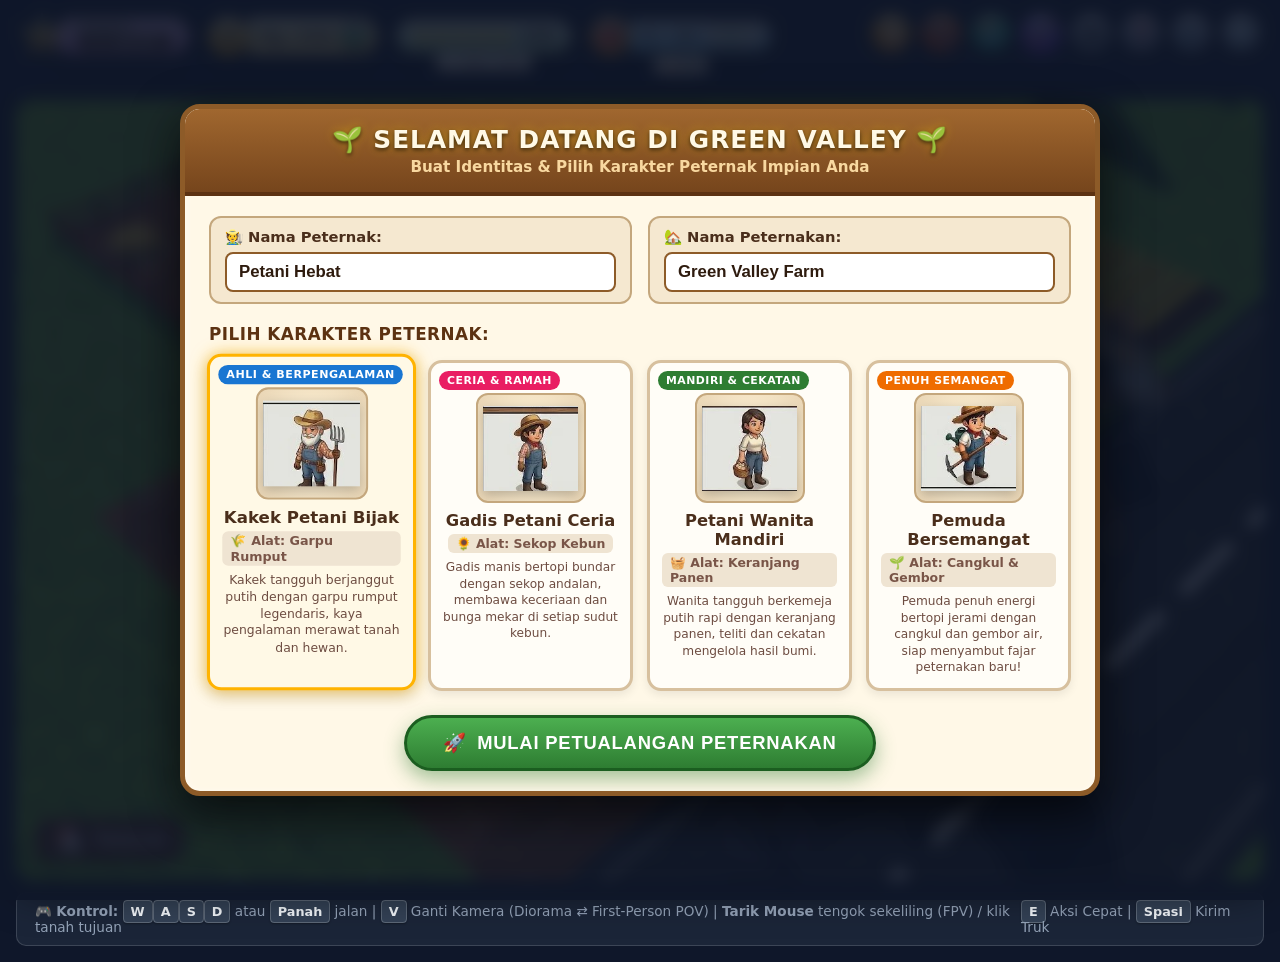
==== index.html @ e7857920 "Initial commit: projek IMK" ====
<!DOCTYPE html>
<html lang="id">
<head>
    <meta charset="UTF-8">
    <meta name="viewport" content="width=device-width, initial-scale=1.0">
    <title>[🏭] Farm Industry 3D - Web Game (IMK Edition)</title>
    <link rel="stylesheet" href="css/style.css">
</head>
<body>

    <!-- TOP HUD: Floating Casual Farm Badges (Sesuai Persis Foto Referensi media_1794443741827_e16e2a11.jpg) -->
    <header class="top-hud">
        <div class="hud-pill-bar">
            <!-- 1. BADGE TINGKAT / LEVEL (Bintang Emas 3D & Bar XP Ungu Pastel) -->
            <div class="hud-pill-group hud-level-pill">
                <div class="hud-star-crest">
                    <span class="hud-star-ribbon"></span>
                    <span class="hud-star-level" id="hudPlayerLevel">1</span>
                </div>
                <div class="hud-pill-body hud-pill-purple">
                    <div class="hud-pill-label">TINGKAT</div>
                    <div class="hud-xp-track">
                        <div class="hud-xp-fill" id="hudXpFill" style="width: 25%;"></div>
                        <span class="hud-xp-text" id="hudLevelXp">0 / 215 XP</span>
                    </div>
                </div>
            </div>

            <!-- 2. BADGE KOIN / UANG (Koin Emas Bulat & Pil Krem dengan Tombol +) -->
            <div class="hud-pill-group hud-cash-pill">
                <div class="hud-coin-icon">
                    <span>$</span>
                </div>
                <div class="hud-pill-body hud-pill-cream">
                    <span class="hud-cash-value" id="hudCash">Rp 250</span>
                    <button class="hud-plus-btn" id="btnQuickAddCash" title="Buka Toko Upgrade">+</button>
                </div>
            </div>

            <!-- 3. BADGE BINTANG PRESTASI & TIMER MISI (Pil Hijau Pastel dengan 5 Bintang & Memo Misi) -->
            <div class="hud-pill-group hud-stars-pill">
                <div class="hud-pill-body hud-pill-green" id="btnPillStars" title="Klik untuk Lihat Prestasi">
                    <div class="hud-rating-stars">
                        <span>⭐</span><span>⭐</span><span>⭐</span><span>⭐</span><span>⭐</span>
                    </div>
                    <span class="hud-stars-count" id="hudStars">150</span>
                </div>
                <div class="hud-sub-tag hud-quest-tag" id="btnQuickMisiTag" title="Buka Papan Misi">
                    <span class="tag-icon">📋</span>
                    <span id="hudMissionCountdown">MISI: SIAP</span>
                </div>
            </div>

            <!-- 4. BADGE RANSEL & MUATAN TRUK (Pil Biru Pastel dengan Tombol Buka) -->
            <div class="hud-pill-group hud-bag-pill">
                <div class="hud-avatar-icon">
                    <span>🎒</span>
                </div>
                <div class="hud-pill-body hud-pill-blue">
                    <span class="hud-bag-count" id="hudBag">0 / 10</span>
                    <button class="hud-mini-btn" id="btnQuickBagAction">BUKA</button>
                </div>
                <div class="hud-sub-tag hud-truck-tag" id="btnQuickTruckTag" title="Status Muatan Truk">
                    <span class="tag-icon">🚚</span>
                    <span id="hudTruckStatus">0/6</span>
                </div>
            </div>
        </div>

        <!-- 5. FLOATING COMPACT ACTION BUTTONS (Tombol Aksi Lingkaran Melayang yang Rapi & Esensial) -->
        <div class="hud-floating-menu">
            <button class="hud-circle-btn btn-quest" id="btnOpenQuests" title="Misi Harian">📜</button>
            <button class="hud-circle-btn btn-pet" id="btnOpenAnimalShop" title="Toko Hewan">🐾</button>
            <button class="hud-circle-btn btn-shop" id="btnOpenShop" title="Toko Upgrade">🏪</button>
            <button class="hud-circle-btn btn-ship" id="btnShipTruck" title="Kirim Truk">🚀</button>
            <button class="hud-circle-btn btn-sub" id="btnToggleCamera" title="Kamera (V)">🎥</button>
            <button class="hud-circle-btn btn-sub" id="btnHowToPlay" title="Panduan">❓</button>
            <button class="hud-circle-btn btn-sub" id="btnToggleSound" title="Suara">🔊</button>
            <button class="hud-circle-btn btn-sub" id="btnResetGame" title="Mulai Ulang Game dari Awal">🔄</button>
        </div>
    </header>

    <!-- 3D GAMEPLAY VIEWPORT -->
    <main class="game-wrapper">
        <div class="canvas-container" id="canvasContainer">
            <!-- Three.js Canvas diinjeksi secara otomatis -->
            <div class="camera-toast" id="cameraToast">🎥 Mode Kamera: Birds-Eye Overview</div>
            <div class="fpv-reticle" id="fpvReticle"></div>

            <!-- Prompt Interaksi Roblox Style [E] Ambil Telur (Sesuai Screenshot Referensi) -->
            <div class="interact-prompt hidden" id="interactPrompt">
                <div class="interact-key">E</div>
                <div class="interact-info">
                    <span class="interact-title" id="interactTitle">Telur Ayam</span>
                    <span class="interact-action" id="interactAction">Ambil</span>
                </div>
            </div>

            <!-- Badge Tutorial Kiri Bawah (Persis Screenshot Referensi) -->
            <div class="tutorial-badge" id="btnTutorialBadge">
                <span class="tutorial-avatar">🐔</span>
                <span class="tutorial-text">Tutorial</span>
            </div>
        </div>

        <footer class="controls-hint">
            <div>
                🎮 <strong>Kontrol:</strong> 
                <span class="kbd">W</span><span class="kbd">A</span><span class="kbd">S</span><span class="kbd">D</span> atau <span class="kbd">Panah</span> jalan | 
                <span class="kbd">V</span> Ganti Kamera (Diorama ⇄ First-Person POV) | 
                <strong>Tarik Mouse</strong> tengok sekeliling (FPV) / klik tanah tujuan
            </div>
            <div>
                <span class="kbd">E</span> Aksi Cepat | <span class="kbd">Spasi</span> Kirim Truk
            </div>
        </footer>
    </main>

    <!-- MODAL 1: TOKO UPGRADE & EKSPANSI -->
    <div class="modal-overlay hidden" id="shopModal">
        <div class="modal-box">
            <div class="modal-header">
                <h2>🏪 Toko Upgrade & Ekspansi Industri 3D</h2>
                <button class="btn-close close-modal">&times;</button>
            </div>
            <div class="modal-body" id="shopItemsList">
                <!-- Di-generate otomatis oleh 3d_game.js -->
            </div>
        </div>
    </div>

    <!-- MODAL 2: PANDUAN CARA BERMAIN (HOW TO PLAY) -->
    <div class="modal-overlay hidden" id="howToPlayModal">
        <div class="modal-box">
            <div class="modal-header">
                <h2>💡 Panduan Alur Siklus Farm Industry 3D</h2>
                <button class="btn-close close-modal">&times;</button>
            </div>
            <div class="modal-body">
                <div class="shop-card">
                    <div class="shop-card-info">
                        <h4>1. 🐔 Panen Hasil Hewan Ternak 3D</h4>
                        <p>Hewan akan secara otomatis menghasilkan bahan mentah di tanah (Ayam ➔ 🥚 Telur, Sapi ➔ 🥛 Susu, Domba ➔ 🧶 Wol). Dekati untuk menariknya dengan magnet panen ke ransel.</p>
                    </div>
                </div>
                <div class="shop-card">
                    <div class="shop-card-info">
                        <h4>2. 🏭 Olah di Mesin Pabrik 3D</h4>
                        <p>Berdiri di atas lingkaran <strong>SETOR</strong> di depan mesin untuk memproses bahan mentah menjadi barang bernilai tinggi (🥫 Mayones, 🧀 Keju, 🧵 Kain). Ambil hasilnya di lingkaran <strong>AMBIL</strong>!</p>
                    </div>
                </div>
                <div class="shop-card">
                    <div class="shop-card-info">
                        <h4>3. 🚚 Muat ke Truk 3D & Kirim Ekspedisi</h4>
                        <p>Berdiri di lingkaran <strong>MUAT TRUK 📦</strong> untuk memindahkan muatan ke bak truk. Lalu berdiri di <strong>KIRIM TRUK 🚀</strong> atau tekan Spasi untuk memberangkatkan truk dan dapatkan gelontoran uang tunai!</p>
                    </div>
                </div>
                <div class="shop-card special-card">
                    <div class="shop-card-info">
                        <h4>4. 💤 Produksi Saat Offline</h4>
                        <p>Game ini tetap menghitung hasil produksi ternak Anda saat browser ditutup. Begitu Anda kembali, hasil panen langsung menanti!</p>
                    </div>
                </div>
                <div style="display: flex; gap: 10px; margin-top: 14px; flex-wrap: wrap;">
                    <button class="btn btn-primary close-modal" style="flex: 1; min-width: 140px;">Siap Bermain!</button>
                    <button class="btn btn-warning" id="btnResetGameProgress" style="background: #E53935; color: #FFF; border: none; padding: 10px 16px; border-radius: 8px; font-weight: 700; cursor: pointer;">🔄 Mulai Peternakan dari Awal (Reset)</button>
                </div>
            </div>
        </div>
    </div>

    <!-- MODAL 3: SELAMAT DATANG KEMBALI (OFFLINE PRODUCTION EARNINGS) -->
    <div class="modal-overlay hidden" id="offlineModal">
        <div class="modal-box">
            <div class="modal-header">
                <h2>💤 Selamat Datang Kembali!</h2>
                <button class="btn-close close-modal">&times;</button>
            </div>
            <div class="modal-body">
                <div class="offline-card">
                    <p id="offlineDurationText">Ternak Anda tetap aktif berproduksi saat Anda offline!</p>
                    <div class="offline-items-grid">
                        <div class="offline-item-badge">
                            🥚 <span id="offlineEggCount">0</span> Telur
                        </div>
                        <div class="offline-item-badge">
                            🥛 <span id="offlineMilkCount">0</span> Susu
                        </div>
                        <div class="offline-item-badge">
                            🧶 <span id="offlineWoolCount">0</span> Wol
                        </div>
                    </div>
                    <p style="margin-top: 14px; font-size: 0.85rem; color: #94A3B8;">
                        Hasil panen offline telah siap di area kandang hewan. Kumpulkan dan olah di pabrik untuk keuntungan maksimal!
                    </p>
                </div>
                <button class="btn btn-primary close-modal" style="margin-top: 10px;">Klaim & Lanjutkan</button>
            </div>
        </div>
    </div>

    <!-- MODAL 4: TOKO HEWAN TERNAK (ANIMAL SHOP CART) -->
    <div class="modal-overlay hidden" id="animalShopModal">
        <div class="modal-box">
            <div class="modal-header">
                <h2>🐾 Toko Hewan Ternak (Gerobak Pedagang)</h2>
                <button class="btn-close close-modal">&times;</button>
            </div>
            <div class="modal-body" id="animalShopItemsList">
                <!-- Di-generate dinamis oleh 3d_game.js -->
            </div>
        </div>
    </div>

    <!-- MODAL 5: MENU MISI & PENUKARAN HADIAH (QUEST GUI) PERSIS SCREENSHOT REFERENSI -->
    <div class="modal-overlay hidden" id="questModal">
        <div class="quest-frame-modal">
            <!-- Header Plakat Kayu Misi -->
            <div class="quest-header-plaque">
                <span class="plaque-leaf left">🍃</span>
                <h2>Misi</h2>
                <span class="plaque-leaf right">🍃</span>
                <button class="quest-btn-close close-modal close-quest-modal" id="btnCloseQuestModal">&times;</button>
            </div>

            <!-- Bar Status: Total Bintang, Countdown Timer 24 Jam, Tombol Refresh -->
            <div class="quest-top-bar">
                <div class="quest-star-badge" id="questStarBadge">
                    <span class="star-icon">⭐</span>
                    <span class="star-amount" id="questStarAmount">150</span>
                    <button class="btn-star-details">&gt;&gt;</button>
                </div>

                <div class="quest-timer-box">
                    <div class="timer-label">Misi Diperbaruhi Dalam</div>
                    <div class="timer-countdown" id="questTimerCountdown">23:24:46</div>
                </div>

                <button class="btn-quest-refresh" id="btnRefreshQuests">
                    <span class="refresh-icon">🔄</span> Refresh
                </button>
            </div>

            <!-- Tab Navigasi: Harian & Mingguan -->
            <div class="quest-tabs-nav">
                <button class="quest-tab-btn active" id="tabQuestDaily">Harian</button>
                <button class="quest-tab-btn" id="tabQuestWeekly">Mingguan</button>
            </div>

            <!-- Daftar Kartu Misi -->
            <div class="quest-cards-container" id="questCardsList">
                <!-- Di-render dinamis oleh 3d_game.js -->
            </div>

            <!-- Catatan Kaki Info -->
            <div class="quest-footer-note">
                <span class="info-icon">ⓘ</span> Gunakan Bintang untuk membeli skin di toko skin.
            </div>
        </div>
    </div>

    <!-- ========================================== -->
    <!-- MODAL RANSEL / INVENTARIS PETERNAK -->
    <!-- Sesuai Permintaan: Klik HUD Ransel Buka Isi Tas & Muatan -->
    <!-- ========================================== -->
    <div class="modal-overlay hidden" id="inventoryModal" style="z-index: 99990;">
        <div class="modal-box inventory-modal-box">
            <div class="modal-header inv-modal-header">
                <div class="inv-header-title-wrap">
                    <span class="inv-header-icon">🎒</span>
                    <div>
                        <h2>Ransel & Inventaris Peternak</h2>
                        <div class="inv-header-subtitle">Kelola hasil panen ransel & muatan armada pengantar</div>
                    </div>
                </div>
                <button class="btn-close close-modal" id="btnCloseInventoryModal">&times;</button>
            </div>

            <div class="inventory-container">
                <!-- Navigasi Tab: Isi Ransel vs Muatan Truk -->
                <div class="inventory-tab-bar">
                    <button class="inventory-tab-btn active" id="tabInvBag">
                        🎒 Ransel Utama (<span id="invBagTabCount">0/10</span>)
                    </button>
                    <button class="inventory-tab-btn" id="tabInvTruck">
                        🚚 Muatan Armada (<span id="invTruckTabCount">0/6</span>)
                    </button>
                </div>

                <!-- Bagian 1: Ransel Pemain -->
                <div id="sectionInvBag" class="inventory-section">
                    <div class="inventory-capacity-bar-wrap">
                        <div class="inv-cap-label-row">
                            <span>Status Kapasitas Ransel:</span>
                            <strong id="invBagCapacityText">0 / 10 Barang (0% Penuh)</strong>
                        </div>
                        <div class="inv-cap-track">
                            <div class="inv-cap-fill" id="invBagCapacityFill" style="width: 0%;"></div>
                        </div>
                    </div>

                    <div id="invBagItemsList" class="inventory-grid">
                        <!-- Rendered dynamically -->
                    </div>

                    <!-- Summary & Quick Actions Footer -->
                    <div class="inventory-footer-summary">
                        <div class="inv-summary-left">
                            <div class="inv-total-value">
                                💰 Total Nilai Jual: <span id="invBagTotalValue">Rp 0</span>
                            </div>
                            <div class="inv-sub-desc">
                                💡 Tip: Olah bahan mentah di mesin pabrik untuk keuntungan berlipat ganda!
                            </div>
                        </div>
                        <div class="inv-summary-right">
                            <button id="btnUpgradeBagFromInv" class="btn btn-secondary" style="background:#5C6BC0; color:#FFF; font-weight:700;">
                                🎒 Perbesar Ransel
                            </button>
                            <button id="btnLoadAllToTruck" class="btn btn-primary" style="background:#2E7D32; font-weight:700;">
                                🚚 Muat Semua ke Truk
                            </button>
                        </div>
                    </div>
                </div>

                <!-- Bagian 2: Muatan Truk Pengantar -->
                <div id="sectionInvTruck" class="inventory-section hidden">
                    <div class="inventory-capacity-bar-wrap">
                        <div class="inv-cap-label-row">
                            <span>Muatan Armada (<span id="invTruckName">Sepeda Onthel</span>):</span>
                            <strong id="invTruckCapacityText">0 / 6 Muatan (0% Penuh)</strong>
                        </div>
                        <div class="inv-cap-track">
                            <div class="inv-cap-fill truck-fill" id="invTruckCapacityFill" style="width: 0%;"></div>
                        </div>
                    </div>

                    <div id="invTruckItemsList" class="inventory-grid">
                        <!-- Rendered dynamically -->
                    </div>

                    <div class="inventory-footer-summary">
                        <div class="inv-summary-left">
                            <div class="inv-total-value">
                                💵 Estimasi Omzet Pengiriman: <span id="invTruckTotalValue">Rp 0</span>
                            </div>
                            <div class="inv-sub-desc" id="invTruckStatusDesc">
                                Status Kendaraan: Siap muat barang di dermaga peternakan.
                            </div>
                        </div>
                        <div class="inv-summary-right">
                            <button id="btnShipTruckFromInv" class="btn btn-primary btn-ship-green" style="background:#1565C0; font-weight:800; font-size:1rem; padding:10px 18px;">
                                🚀 Berangkatkan Armada
                            </button>
                        </div>
                    </div>
                </div>
            </div>
        </div>
    </div>

    <!-- ========================================== -->
    <!-- MODAL LAYAR UTAMA & PEMBUATAN KARAKTER -->
    <!-- Sesuai Permintaan Pengguna & Foto media_1794703405357_9322cde2.jpg -->
    <!-- ========================================== -->
    <div class="modal-overlay hidden" id="characterCreationModal" style="z-index: 99999; backdrop-filter: blur(8px); background: rgba(15, 23, 42, 0.88);">
        <div class="char-create-frame">
            <!-- Header Papan Kayu -->
            <div class="char-create-header">
                <div class="char-header-title">🌱 SELAMAT DATANG DI GREEN VALLEY 🌱</div>
                <div class="char-header-subtitle">Buat Identitas & Pilih Karakter Peternak Impian Anda</div>
            </div>

            <div class="char-create-body">
                <!-- Form Input Identitas -->
                <div class="char-inputs-row">
                    <div class="char-input-group">
                        <label for="inputPlayerName">🧑‍🌾 Nama Peternak:</label>
                        <input type="text" id="inputPlayerName" maxlength="16" placeholder="Petani Hebat" value="Petani Hebat" autocomplete="off">
                    </div>
                    <div class="char-input-group">
                        <label for="inputFarmName">🏡 Nama Peternakan:</label>
                        <input type="text" id="inputFarmName" maxlength="22" placeholder="Green Valley Farm" value="Green Valley Farm" autocomplete="off">
                    </div>
                </div>

                <div class="char-select-heading">PILIH KARAKTER PETERNAK:</div>

                <!-- 4 Pilihan Karakter Sesuai Foto Referensi -->
                <div class="char-grid-selection">
                    <!-- 1. Kakek Petani Bijak -->
                    <div class="char-card selected" data-char="grandpa">
                        <div class="char-badge">Ahli & Berpengalaman</div>
                        <div class="char-avatar-wrapper">
                            <img src="assets/avatars/char_grandpa.png" alt="Kakek Petani Bijak" class="char-avatar-img">
                        </div>
                        <div class="char-name">Kakek Petani Bijak</div>
                        <div class="char-tool-badge">🌾 Alat: Garpu Rumput</div>
                        <div class="char-desc">Kakek tangguh berjanggut putih dengan garpu rumput legendaris, kaya pengalaman merawat tanah dan hewan.</div>
                    </div>

                    <!-- 2. Gadis Petani Ceria -->
                    <div class="char-card" data-char="girl">
                        <div class="char-badge" style="background: #E91E63;">Ceria & Ramah</div>
                        <div class="char-avatar-wrapper">
                            <img src="assets/avatars/char_girl.png" alt="Gadis Petani Ceria" class="char-avatar-img">
                        </div>
                        <div class="char-name">Gadis Petani Ceria</div>
                        <div class="char-tool-badge">🌻 Alat: Sekop Kebun</div>
                        <div class="char-desc">Gadis manis bertopi bundar dengan sekop andalan, membawa keceriaan dan bunga mekar di setiap sudut kebun.</div>
                    </div>

                    <!-- 3. Petani Wanita Mandiri -->
                    <div class="char-card" data-char="woman">
                        <div class="char-badge" style="background: #2E7D32;">Mandiri & Cekatan</div>
                        <div class="char-avatar-wrapper">
                            <img src="assets/avatars/char_woman.png" alt="Petani Wanita Mandiri" class="char-avatar-img">
                        </div>
                        <div class="char-name">Petani Wanita Mandiri</div>
                        <div class="char-tool-badge">🧺 Alat: Keranjang Panen</div>
                        <div class="char-desc">Wanita tangguh berkemeja putih rapi dengan keranjang panen, teliti dan cekatan mengelola hasil bumi.</div>
                    </div>

                    <!-- 4. Pemuda Petani Bersemangat -->
                    <div class="char-card" data-char="boy">
                        <div class="char-badge" style="background: #EF6C00;">Penuh Semangat</div>
                        <div class="char-avatar-wrapper">
                            <img src="assets/avatars/char_boy.png" alt="Pemuda Petani Bersemangat" class="char-avatar-img">
                        </div>
                        <div class="char-name">Pemuda Bersemangat</div>
                        <div class="char-tool-badge">🌱 Alat: Cangkul & Gembor</div>
                        <div class="char-desc">Pemuda penuh energi bertopi jerami dengan cangkul dan gembor air, siap menyambut fajar peternakan baru!</div>
                    </div>
                </div>

                <!-- Tombol Mulai Petualangan -->
                <div class="char-action-footer">
                    <button class="btn-start-game" id="btnStartAdventure">
                        <span class="btn-icon">🚀</span> MULAI PETUALANGAN PETERNAKAN
                    </button>
                </div>
            </div>
        </div>
    </div>

    <!-- THREE.JS 3D ENGINE & GAME SCRIPTS -->
    <script src="js/three.min.js"></script>
    <script src="js/audio.js"></script>
    <script src="js/state.js"></script>
    <script src="js/textures.js"></script>
    <script src="js/3d_models.js"></script>
    <script src="js/3d_game.js"></script>
</body>
</html>
---- css/style.css ----
/* style.css - Desain Antarmuka IMK Modern & Responsif untuk Farm Industry Web */

:root {
    --primary: #2E7D32;
    --primary-light: #4CAF50;
    --gold: #FFD700;
    --dark: #1E293B;
    --surface: rgba(30, 41, 59, 0.85);
    --border: rgba(255, 255, 255, 0.15);
    --font-family: 'Segoe UI', system-ui, -apple-system, BlinkMacSystemFont, Roboto, sans-serif;
}

* {
    box-sizing: border-box;
    margin: 0;
    padding: 0;
    user-select: none;
    -webkit-user-select: none;
}

body {
    background-color: #0F172A;
    color: #F8FAFC;
    font-family: var(--font-family);
    min-height: 100vh;
    display: flex;
    flex-direction: column;
    align-items: center;
    justify-content: flex-start;
    overflow-x: hidden;
}

/* Header & HUD Navigasi Bergaya Game Kasual Peternakan (Sesuai Persis media_1794443741827_e16e2a11.jpg) */
.top-hud {
    width: 100%;
    max-width: 1280px;
    padding: 12px 18px 24px 18px;
    display: flex;
    justify-content: space-between;
    align-items: flex-start;
    position: sticky;
    top: 0;
    z-index: 50;
    background: transparent;
    pointer-events: none;
    box-shadow: none;
    border: none;
}

.hud-pill-bar {
    display: flex;
    align-items: center;
    gap: 14px;
    pointer-events: auto;
    flex-wrap: wrap;
}

.hud-pill-group {
    position: relative;
    display: flex;
    align-items: center;
    filter: drop-shadow(0 4px 6px rgba(0, 0, 0, 0.35));
    transition: transform 0.18s ease;
}

.hud-pill-group:hover {
    transform: translateY(-2px);
}

.hud-pill-body {
    border: 3px solid #2B1806;
    border-radius: 28px;
    display: flex;
    align-items: center;
    box-shadow: inset 0 2px 2px rgba(255, 255, 255, 0.5), 0 4px 8px rgba(0, 0, 0, 0.25);
}

/* 1. Badge Tingkat / Level (Bintang Emas & Bar XP Ungu Pastel) */
.hud-star-crest {
    position: relative;
    z-index: 3;
    width: 48px;
    height: 48px;
    background: linear-gradient(180deg, #FFF9C4 0%, #FFD54F 45%, #FFA000 100%);
    clip-path: polygon(50% 0%, 61% 35%, 98% 35%, 68% 57%, 79% 91%, 50% 70%, 21% 91%, 32% 57%, 2% 35%, 39% 35%);
    display: flex;
    align-items: center;
    justify-content: center;
    filter: drop-shadow(0 2px 3px #2B1806);
}

.hud-star-level {
    font-size: 1.25rem;
    font-weight: 900;
    color: #2B1806;
    text-shadow: 1px 1px 0 #FFF;
    margin-top: 2px;
}

.hud-pill-purple {
    background: linear-gradient(180deg, #E1BEE7 0%, #CE93D8 100%);
    margin-left: -14px;
    padding: 4px 16px 4px 22px;
    flex-direction: column;
    align-items: flex-start;
    min-width: 140px;
}

.hud-pill-label {
    font-size: 0.65rem;
    font-weight: 900;
    color: #FFFFFF;
    text-shadow: 1px 1px 0 #2B1806, -1px -1px 0 #2B1806, 1px -1px 0 #2B1806, -1px 1px 0 #2B1806;
    letter-spacing: 0.6px;
    line-height: 1;
    margin-bottom: 2px;
}

.hud-xp-track {
    position: relative;
    width: 100%;
    height: 16px;
    background: #422513;
    border: 1.5px solid #2B1806;
    border-radius: 10px;
    overflow: hidden;
    display: flex;
    align-items: center;
    justify-content: center;
}

.hud-xp-fill {
    position: absolute;
    left: 0;
    top: 0;
    bottom: 0;
    background: linear-gradient(180deg, #AB47BC 0%, #8E24AA 100%);
    border-radius: 8px;
    transition: width 0.3s ease;
}

.hud-xp-text {
    position: relative;
    z-index: 2;
    font-size: 0.68rem;
    font-weight: 900;
    color: #FFFFFF;
    text-shadow: 1px 1px 0 #2B1806;
    letter-spacing: 0.2px;
}

/* 2. Badge Koin / Saldo Uang (Koin Emas Bulat & Pil Krem dengan Tombol +) */
.hud-coin-icon {
    position: relative;
    z-index: 3;
    width: 44px;
    height: 44px;
    border-radius: 50%;
    background: linear-gradient(180deg, #FFF9C4 0%, #FFD54F 40%, #FFB300 100%);
    border: 3px solid #2B1806;
    box-shadow: inset 0 2px 2px #FFF, 0 3px 6px rgba(0, 0, 0, 0.3);
    display: flex;
    align-items: center;
    justify-content: center;
    font-size: 1.35rem;
    font-weight: 900;
    color: #3E2723;
    text-shadow: 0 1px 0 #FFF;
}

.hud-pill-cream {
    background: linear-gradient(180deg, #FFFDE7 0%, #FFF59D 45%, #FFE082 100%);
    margin-left: -14px;
    padding: 5px 10px 5px 22px;
    gap: 8px;
    min-width: 125px;
}

.hud-cash-value {
    font-size: 1.12rem;
    font-weight: 900;
    color: #2B1806;
    text-shadow: 1px 1px 0 rgba(255, 255, 255, 0.8);
    letter-spacing: 0.3px;
}

.hud-plus-btn {
    width: 26px;
    height: 26px;
    border-radius: 50%;
    background: linear-gradient(180deg, #A5D6A7 0%, #66BB6A 50%, #43A047 100%);
    border: 2px solid #2B1806;
    color: #FFFFFF;
    font-weight: 900;
    font-size: 1.15rem;
    display: flex;
    align-items: center;
    justify-content: center;
    cursor: pointer;
    box-shadow: inset 0 1px 1px #FFF, 0 2px 4px rgba(0, 0, 0, 0.25);
    transition: transform 0.15s ease;
}

.hud-plus-btn:hover {
    transform: scale(1.12);
}

.hud-plus-btn:active {
    transform: scale(0.95);
}

/* 3. Badge Bintang Prestasi & Timer Misi (Pil Hijau Pastel) */
.hud-pill-green {
    background: linear-gradient(180deg, #E8F5E9 0%, #C8E6C9 50%, #A5D6A7 100%);
    padding: 6px 16px;
    gap: 8px;
    cursor: pointer;
}

.hud-rating-stars {
    display: flex;
    gap: 1px;
    font-size: 0.95rem;
    filter: drop-shadow(0 1px 1px rgba(0, 0, 0, 0.35));
}

.hud-stars-count {
    font-size: 1.05rem;
    font-weight: 900;
    color: #2B1806;
    text-shadow: 1px 1px 0 #FFF;
}

.hud-sub-tag {
    position: absolute;
    bottom: -18px;
    left: 50%;
    transform: translateX(-50%);
    background: #FFFDF0;
    border: 2px solid #2B1806;
    border-radius: 12px;
    padding: 2px 10px;
    font-size: 0.65rem;
    font-weight: 900;
    color: #5D4037;
    display: flex;
    align-items: center;
    gap: 4px;
    white-space: nowrap;
    box-shadow: 0 2px 5px rgba(0, 0, 0, 0.3);
    cursor: pointer;
    transition: transform 0.15s ease;
}

.hud-sub-tag:hover {
    transform: translateX(-50%) scale(1.06);
}

/* 4. Badge Ransel & Muatan Truk (Pil Biru Pastel dengan Tombol Buka) */
.hud-avatar-icon {
    position: relative;
    z-index: 3;
    width: 44px;
    height: 44px;
    border-radius: 50%;
    background: linear-gradient(180deg, #FFE082 0%, #FFB74D 45%, #FB8C00 100%);
    border: 3px solid #2B1806;
    display: flex;
    align-items: center;
    justify-content: center;
    font-size: 1.3rem;
    box-shadow: inset 0 2px 2px #FFF, 0 3px 6px rgba(0, 0, 0, 0.3);
}

.hud-pill-blue {
    background: linear-gradient(180deg, #E1F5FE 0%, #B3E5FC 50%, #81D4FA 100%);
    margin-left: -14px;
    padding: 5px 10px 5px 22px;
    gap: 8px;
}

.hud-bag-count {
    font-size: 1.05rem;
    font-weight: 900;
    color: #2B1806;
    text-shadow: 1px 1px 0 #FFF;
}

.hud-mini-btn {
    background: #FFFFFF;
    border: 2px solid #2B1806;
    border-radius: 12px;
    padding: 2px 10px;
    font-size: 0.72rem;
    font-weight: 900;
    color: #2E7D32;
    cursor: pointer;
    box-shadow: 0 2px 4px rgba(0, 0, 0, 0.2);
    transition: transform 0.15s ease;
}

.hud-mini-btn:hover {
    transform: scale(1.08);
}

/* 5. Menu Aksi Lingkaran Melayang (Floating Compact Buttons) */
.hud-floating-menu {
    display: flex;
    align-items: center;
    gap: 8px;
    pointer-events: auto;
}

.hud-circle-btn {
    width: 42px;
    height: 42px;
    border-radius: 50%;
    border: 2.5px solid #2B1806;
    display: flex;
    align-items: center;
    justify-content: center;
    font-size: 1.25rem;
    cursor: pointer;
    transition: all 0.18s cubic-bezier(0.34, 1.56, 0.64, 1);
    box-shadow: inset 0 2px 2px rgba(255, 255, 255, 0.45), 0 4px 8px rgba(0, 0, 0, 0.35);
}

.hud-circle-btn:hover {
    transform: translateY(-3px) scale(1.08);
    box-shadow: inset 0 2px 2px rgba(255, 255, 255, 0.6), 0 6px 12px rgba(0, 0, 0, 0.45);
}

.hud-circle-btn:active {
    transform: scale(0.94);
}

.hud-circle-btn.btn-quest {
    background: linear-gradient(180deg, #FDE68A 0%, #F59E0B 50%, #D97706 100%);
}

.hud-circle-btn.btn-pet {
    background: linear-gradient(180deg, #FDBA74 0%, #EA580C 50%, #C2410C 100%);
}

.hud-circle-btn.btn-shop {
    background: linear-gradient(180deg, #A7F3D0 0%, #10B981 50%, #047857 100%);
}

.hud-circle-btn.btn-ship {
    background: linear-gradient(180deg, #DDD6FE 0%, #8B5CF6 50%, #6D28D9 100%);
}

.hud-circle-btn.btn-sub {
    background: linear-gradient(180deg, #E2E8F0 0%, #94A3B8 50%, #64748B 100%);
}

.btn-secondary:hover {
    background: rgba(255, 255, 255, 0.2);
}

.btn-ship {
    background: linear-gradient(135deg, #7C3AED, #6D28D9);
    color: #FFF;
    box-shadow: 0 3px 10px rgba(109, 40, 217, 0.35);
}

.btn-muted {
    opacity: 0.6;
}

/* Game Canvas Container */
.game-wrapper {
    width: 100%;
    max-width: 1280px;
    padding: 16px;
    display: flex;
    flex-direction: column;
    align-items: center;
    gap: 12px;
}

.canvas-container {
    position: relative;
    width: 100%;
    aspect-ratio: 16 / 10;
    background: #81D4FA;
    border-radius: 16px;
    overflow: hidden;
    box-shadow: 0 10px 40px rgba(0, 0, 0, 0.6), 0 0 0 1px var(--border);
}

.canvas-container canvas {
    width: 100% !important;
    height: 100% !important;
    display: block;
    cursor: default;
    touch-action: none;
    filter: contrast(1.08) saturate(1.12); /* Kontras tajam retro 90-an */
}

/* Controls Hint Footer */
.controls-hint {
    width: 100%;
    display: flex;
    justify-content: space-between;
    align-items: center;
    padding: 10px 18px;
    background: var(--surface);
    border-radius: 10px;
    border: 1px solid var(--border);
    font-size: 0.85rem;
    color: #94A3B8;
}

.kbd {
    background: #334155;
    color: #F1F5F9;
    padding: 3px 7px;
    border-radius: 4px;
    font-size: 0.8rem;
    font-weight: 700;
    border: 1px solid rgba(255, 255, 255, 0.2);
    box-shadow: 0 1px 2px rgba(0,0,0,0.3);
}

/* Modal Windows (Shop, How to Play, Offline) */
.modal-overlay {
    position: fixed;
    top: 0;
    left: 0;
    width: 100vw;
    height: 100vh;
    background: rgba(0, 0, 0, 0.7);
    backdrop-filter: blur(8px);
    display: flex;
    align-items: center;
    justify-content: center;
    z-index: 100;
    transition: opacity 0.2s ease;
}

.modal-overlay.hidden {
    opacity: 0;
    pointer-events: none;
}

.modal-box {
    background: #1E293B;
    border: 1px solid var(--border);
    border-radius: 16px;
    width: 90%;
    max-width: 640px;
    max-height: 85vh;
    display: flex;
    flex-direction: column;
    box-shadow: 0 20px 50px rgba(0, 0, 0, 0.7);
    overflow: hidden;
    animation: modalPop 0.25s cubic-bezier(0.175, 0.885, 0.32, 1.275);
}

@keyframes modalPop {
    from { transform: scale(0.92); opacity: 0; }
    to { transform: scale(1); opacity: 1; }
}

.modal-header {
    padding: 16px 20px;
    background: rgba(15, 23, 42, 0.6);
    border-bottom: 1px solid var(--border);
    display: flex;
    justify-content: space-between;
    align-items: center;
}

.modal-header h2 {
    font-size: 1.2rem;
    font-weight: 800;
    color: #F8FAFC;
}

.btn-close {
    background: transparent;
    border: none;
    color: #94A3B8;
    font-size: 1.5rem;
    cursor: pointer;
    line-height: 1;
}

.btn-close:hover {
    color: #FFF;
}

.modal-body {
    padding: 20px;
    overflow-y: auto;
    display: flex;
    flex-direction: column;
    gap: 14px;
}

/* Shop Cards */
.shop-card {
    background: rgba(15, 23, 42, 0.6);
    border: 1px solid var(--border);
    border-radius: 10px;
    padding: 14px 18px;
    display: flex;
    justify-content: space-between;
    align-items: center;
    gap: 16px;
}

.shop-card.special-card {
    border-color: rgba(255, 179, 0, 0.4);
    background: linear-gradient(135deg, rgba(255, 179, 0, 0.08), rgba(15, 23, 42, 0.6));
}

.shop-card-info h4 {
    font-size: 1rem;
    color: #F1F5F9;
    margin-bottom: 4px;
}

.shop-card-info p {
    font-size: 0.82rem;
    color: #94A3B8;
}

.btn-buy {
    background: #10B981;
    color: #FFF;
    padding: 8px 16px;
    font-size: 0.9rem;
    white-space: nowrap;
}

.btn-buy:hover {
    background: #059669;
}

.btn-buy:disabled, .btn-buy.disabled {
    background: #475569;
    cursor: not-allowed;
    opacity: 0.6;
}

.btn-warning {
    background: #F59E0B !important;
    color: #FFF !important;
}

.btn-warning:hover {
    background: #D97706 !important;
}

/* Offline Summary Box */
.offline-card {
    background: rgba(15, 23, 42, 0.8);
    border: 1px solid var(--border);
    border-radius: 12px;
    padding: 18px;
    text-align: center;
}

.offline-items-grid {
    display: grid;
    grid-template-columns: repeat(3, 1fr);
    gap: 12px;
    margin-top: 14px;
}

.offline-item-badge {
    background: #334155;
    padding: 10px;
    border-radius: 8px;
    font-weight: 700;
    font-size: 1.1rem;
}

/* Responsiveness */
@media (max-width: 768px) {
    .top-hud {
        flex-direction: column;
        gap: 10px;
    }
    .hud-stats {
        width: 100%;
        justify-content: space-around;
    }
    .controls-hint {
        flex-direction: column;
        gap: 6px;
        text-align: center;
    }
}

/* Camera Mode Notification Toast */
.camera-toast {
    position: absolute;
    top: 24px;
    left: 50%;
    transform: translateX(-50%) translateY(-20px);
    background: rgba(15, 23, 42, 0.9);
    border: 1px solid rgba(255, 255, 255, 0.25);
    color: #F8FAFC;
    padding: 10px 22px;
    border-radius: 30px;
    font-size: 0.95rem;
    font-weight: 600;
    letter-spacing: 0.5px;
    box-shadow: 0 10px 25px rgba(0, 0, 0, 0.5);
    backdrop-filter: blur(10px);
    pointer-events: none;
    opacity: 0;
    transition: opacity 0.3s ease, transform 0.3s ease;
    z-index: 40;
}

.camera-toast.show {
    opacity: 1;
    transform: translateX(-50%) translateY(0);
}

/* FPV Reticle / Crosshair Indicator */
.fpv-reticle {
    position: absolute;
    top: 50%;
    left: 50%;
    transform: translate(-50%, -50%);
    width: 14px;
    height: 14px;
    pointer-events: none;
    opacity: 0;
    transition: opacity 0.3s ease;
    z-index: 30;
}

.fpv-reticle::before, .fpv-reticle::after {
    content: '';
    position: absolute;
    background: rgba(255, 255, 255, 0.65);
    border-radius: 2px;
}
.fpv-reticle::before {
    top: 6px;
    left: 0;
    width: 14px;
    height: 2px;
}
.fpv-reticle::after {
    top: 0;
    left: 6px;
    width: 2px;
    height: 14px;
}

.fpv-active .fpv-reticle {
    opacity: 1;
}

/* Prompt Interaksi Roblox Style [E] Ambil (Persis Screenshot Referensi) */
.interact-prompt {
    position: absolute;
    bottom: 35px;
    left: 50%;
    transform: translate(-50%, -100%);
    background: rgba(18, 24, 32, 0.9);
    border: 1px solid rgba(255, 255, 255, 0.28);
    border-radius: 12px;
    padding: 8px 16px;
    display: flex;
    align-items: center;
    gap: 12px;
    box-shadow: 0 10px 25px rgba(0, 0, 0, 0.65), 0 0 12px rgba(255, 255, 255, 0.15);
    backdrop-filter: blur(10px);
    z-index: 35;
    pointer-events: auto;
    cursor: pointer;
    user-select: none;
    transition: opacity 0.15s ease;
    animation: promptPulse 1.8s infinite alternate ease-in-out;
    white-space: nowrap;
}

@keyframes promptPulse {
    from { transform: translate(-50%, -100%) scale(1); }
    to { transform: translate(-50%, -100%) scale(1.04); }
}

.interact-prompt.hidden {
    display: none !important;
}

.interact-key {
    width: 38px;
    height: 38px;
    border: 2px solid rgba(255, 255, 255, 0.85);
    border-radius: 8px;
    display: flex;
    align-items: center;
    justify-content: center;
    font-weight: 800;
    font-size: 1.15rem;
    color: #FFFFFF;
    background: rgba(255, 255, 255, 0.15);
    box-shadow: 0 3px 8px rgba(0, 0, 0, 0.4), inset 0 0 4px rgba(255, 255, 255, 0.3);
}

.interact-info {
    display: flex;
    flex-direction: column;
    text-align: left;
}

.interact-title {
    font-size: 0.78rem;
    color: #94A3B8;
    letter-spacing: 0.5px;
}

.interact-action {
    font-size: 1.05rem;
    font-weight: 700;
    color: #F8FAFC;
}

/* Badge Tutorial Kiri Bawah (Persis Foto Referensi) */
.tutorial-badge {
    position: absolute;
    bottom: 20px;
    left: 20px;
    display: flex;
    align-items: center;
    gap: 10px;
    background: #4E2A14;
    border: 2px solid #8D4925;
    border-radius: 12px;
    padding: 6px 14px;
    cursor: pointer;
    z-index: 30;
    box-shadow: 0 6px 16px rgba(0, 0, 0, 0.5);
    transition: transform 0.2s ease, background 0.2s ease;
    user-select: none;
}
.tutorial-badge:hover {
    transform: translateY(-2px) scale(1.03);
    background: #633519;
}
.tutorial-avatar {
    font-size: 1.6rem;
    line-height: 1;
}
.tutorial-text {
    font-size: 1rem;
    font-weight: 800;
    color: #FFFFFF;
    letter-spacing: 0.5px;
}

/* Badge Jumlah Hewan Dimiliki pada Toko Hewan */
.animal-count-badge {
    display: inline-block;
    padding: 3px 10px;
    background: rgba(46, 125, 50, 0.25);
    border: 1px solid #4CAF50;
    border-radius: 6px;
    font-size: 0.82rem;
    color: #A5D6A7;
    font-weight: 700;
    margin-top: 5px;
}

/* ========================================================
   STAR BADGE HUD
   ======================================================== */
.star-badge {
    background: linear-gradient(135deg, rgba(255, 193, 7, 0.25), rgba(255, 111, 0, 0.25));
    border-color: rgba(255, 215, 0, 0.5);
    color: #FFD54F;
    font-weight: 800;
}

/* ========================================================
   QUEST GUI MODAL (PERSIS SCREENSHOT REFERENSI)
   Bingkai Kayu Pedesaan, Tab Harian/Mingguan, Kartu Misi,
   Gembok Terkunci & Tombol Tukar Hadiah
   ======================================================== */
.quest-frame-modal {
    position: relative;
    width: 92%;
    max-width: 860px;
    max-height: 90vh;
    background: #FFFBF0;
    border: 10px solid #79441D;
    outline: 4px solid #4A270D;
    border-radius: 22px;
    box-shadow: 0 20px 50px rgba(0, 0, 0, 0.75), inset 0 0 15px rgba(121, 68, 29, 0.3);
    display: flex;
    flex-direction: column;
    padding: 24px 28px 20px;
    box-sizing: border-box;
    animation: modalPopIn 0.25s cubic-bezier(0.175, 0.885, 0.32, 1.275);
    font-family: 'Segoe UI', Tahoma, Geneva, Verdana, sans-serif;
    color: #3E2723;
}

/* Sudut Tali Kayu & Hiasan Daun Pedesaan */
.quest-frame-modal::before {
    content: "🌿";
    position: absolute;
    top: -16px;
    left: -16px;
    font-size: 2rem;
    filter: drop-shadow(0 4px 6px rgba(0,0,0,0.4));
    z-index: 10;
}
.quest-frame-modal::after {
    content: "🌿";
    position: absolute;
    bottom: -16px;
    right: -16px;
    font-size: 2rem;
    filter: drop-shadow(0 4px 6px rgba(0,0,0,0.4));
    z-index: 10;
}

/* Plakat Kayu Header "Misi" */
.quest-header-plaque {
    display: flex;
    align-items: center;
    justify-content: center;
    position: relative;
    background: linear-gradient(to bottom, #F5BA67, #D98829);
    border: 4px solid #5C3211;
    border-radius: 14px;
    padding: 8px 36px;
    margin: -42px auto 16px;
    box-shadow: 0 8px 18px rgba(0, 0, 0, 0.4), inset 0 2px 4px rgba(255, 255, 255, 0.4);
    width: fit-content;
}
.quest-header-plaque h2 {
    margin: 0;
    font-size: 1.9rem;
    font-weight: 900;
    color: #2D1505;
    text-shadow: 0 1px 2px rgba(255, 255, 255, 0.6);
    letter-spacing: 1px;
}
.plaque-leaf {
    font-size: 1.6rem;
    margin: 0 12px;
}

/* Tombol Tutup X Merah Bundar di Sudut Kanan */
.quest-btn-close {
    position: absolute;
    top: -12px;
    right: -60px;
    width: 44px;
    height: 44px;
    border-radius: 50%;
    background: radial-gradient(circle at 35% 35%, #FF5252, #C62828);
    border: 3px solid #FFFFFF;
    color: #FFFFFF;
    font-size: 1.7rem;
    font-weight: 900;
    display: flex;
    align-items: center;
    justify-content: center;
    cursor: pointer;
    box-shadow: 0 6px 14px rgba(0, 0, 0, 0.5), inset 0 2px 4px rgba(255, 255, 255, 0.5);
    transition: transform 0.15s ease, background 0.15s ease;
}
.quest-btn-close:hover {
    transform: scale(1.12);
    background: radial-gradient(circle at 35% 35%, #FF1744, #B71C1C);
}

/* Bar Status Atas: Bintang, Countdown Timer 24 Jam & Tombol Refresh */
.quest-top-bar {
    display: flex;
    align-items: center;
    justify-content: space-between;
    background: #F4E7CF;
    border: 2px solid #D5C2A5;
    border-radius: 14px;
    padding: 10px 18px;
    margin-bottom: 14px;
}
.quest-star-badge {
    display: flex;
    align-items: center;
    gap: 8px;
    background: #FFFDF7;
    border: 2px solid #C8B293;
    border-radius: 10px;
    padding: 6px 14px;
    box-shadow: inset 0 1px 3px rgba(0,0,0,0.08);
}
.quest-star-badge .star-icon {
    font-size: 1.4rem;
}
.quest-star-badge .star-amount {
    font-size: 1.35rem;
    font-weight: 900;
    color: #3E2723;
}
.btn-star-details {
    background: #1976D2;
    color: #FFFFFF;
    border: none;
    border-radius: 6px;
    font-weight: 800;
    font-size: 0.85rem;
    padding: 3px 8px;
    cursor: pointer;
    margin-left: 4px;
    transition: background 0.15s;
}
.btn-star-details:hover {
    background: #0D47A1;
}

.quest-timer-box {
    text-align: center;
}
.timer-label {
    font-size: 1.05rem;
    font-weight: 800;
    color: #4E342E;
}
.timer-countdown {
    font-size: 1.35rem;
    font-weight: 900;
    color: #D84315;
    letter-spacing: 1px;
    margin-top: 2px;
}

.btn-quest-refresh {
    display: flex;
    align-items: center;
    gap: 6px;
    background: linear-gradient(to bottom, #4CAF50, #2E7D32);
    border: 2px solid #81C784;
    color: #FFFFFF;
    font-weight: 800;
    font-size: 1rem;
    padding: 8px 18px;
    border-radius: 10px;
    cursor: pointer;
    box-shadow: 0 4px 10px rgba(46, 125, 50, 0.4), inset 0 1px 2px rgba(255, 255, 255, 0.4);
    transition: transform 0.15s, background 0.15s;
}
.btn-quest-refresh:hover {
    transform: translateY(-2px);
    background: linear-gradient(to bottom, #66BB6A, #388E3C);
}
.btn-quest-refresh:active {
    transform: translateY(1px);
}

/* Navigasi Tab: Harian & Mingguan */
.quest-tabs-nav {
    display: flex;
    gap: 12px;
    margin-bottom: 12px;
}
.quest-tab-btn {
    border: none;
    padding: 8px 26px;
    border-radius: 10px;
    font-weight: 800;
    font-size: 1.05rem;
    cursor: pointer;
    transition: all 0.15s ease;
    box-shadow: 0 3px 6px rgba(0, 0, 0, 0.15);
}
#tabQuestDaily {
    background: #FF9800;
    color: #FFFFFF;
}
#tabQuestDaily.active {
    background: #E65100;
    box-shadow: inset 0 2px 4px rgba(0, 0, 0, 0.3);
}
#tabQuestWeekly {
    background: #4CAF50;
    color: #FFFFFF;
}
#tabQuestWeekly.active {
    background: #2E7D32;
    box-shadow: inset 0 2px 4px rgba(0, 0, 0, 0.3);
}
.quest-tab-btn:hover {
    filter: brightness(1.1);
}

/* Container Scroll Kartu Misi */
.quest-cards-container {
    flex: 1;
    overflow-y: auto;
    display: flex;
    flex-direction: column;
    gap: 12px;
    padding-right: 6px;
    max-height: 54vh;
}
.quest-cards-container::-webkit-scrollbar {
    width: 8px;
}
.quest-cards-container::-webkit-scrollbar-thumb {
    background: #BCAAA4;
    border-radius: 4px;
}
.quest-cards-container::-webkit-scrollbar-track {
    background: #EFEBE9;
}

/* Kartu Misi Individual (Quest Card) */
.quest-card {
    background: #FDF7EA;
    border: 2px solid #DFCBB0;
    border-radius: 14px;
    padding: 10px 16px;
    box-shadow: 0 4px 8px rgba(0, 0, 0, 0.06);
    display: flex;
    flex-direction: column;
    gap: 8px;
    transition: transform 0.15s ease;
}
.quest-card:hover {
    border-color: #CBA87D;
}
.quest-card.completed {
    opacity: 0.72;
    background: #E8F5E9;
    border-color: #A5D6A7;
}

/* Baris Header Kartu: Label Kesulitan & Rasio Syarat (0/1, 1/2, dst) */
.quest-card-header {
    display: flex;
    align-items: center;
    justify-content: space-between;
}
.quest-difficulty-badge {
    display: inline-block;
    padding: 3px 12px;
    border-radius: 12px;
    font-size: 0.85rem;
    font-weight: 800;
    color: #FFFFFF;
    text-shadow: 0 1px 2px rgba(0, 0, 0, 0.2);
}
.quest-difficulty-badge.easy {
    background: #48BB78; /* Mint Green */
}
.quest-difficulty-badge.medium {
    background: #4299E1; /* Sky Blue */
}
.quest-difficulty-badge.normal {
    background: #ECC94B; /* Golden Yellow */
    color: #2D1A04;
    text-shadow: none;
}
.quest-difficulty-badge.hard {
    background: #ED8936; /* Coral Orange */
}
.quest-progress-ratio {
    font-size: 1.1rem;
    font-weight: 900;
    color: #3E2723;
}

/* Baris Isi Kartu: Kotak Bahan, Hadiah & Tombol Aksi */
.quest-card-body {
    display: flex;
    align-items: center;
    gap: 16px;
    flex-wrap: wrap;
}

/* Kotak Bahan-Bahan Panen yang Diminta */
.quest-items-list {
    display: flex;
    align-items: center;
    gap: 10px;
    flex-wrap: wrap;
}
.quest-item-slot {
    width: 86px;
    background: #FFFFFF;
    border: 2px solid #D7CCC8;
    border-radius: 10px;
    display: flex;
    flex-direction: column;
    align-items: center;
    overflow: hidden;
    box-shadow: 0 2px 5px rgba(0,0,0,0.06);
}
.quest-item-title {
    width: 100%;
    background: #5D4037;
    color: #FFFFFF;
    font-size: 0.8rem;
    font-weight: 800;
    text-align: center;
    padding: 2px 0;
}
.quest-item-icon {
    font-size: 1.8rem;
    padding: 6px 0 2px;
    line-height: 1;
}
.quest-item-count {
    width: 100%;
    font-size: 0.92rem;
    font-weight: 800;
    text-align: center;
    padding: 3px 0;
    color: #D32F2F; /* Merah jika kurang */
    background: #FAFAFA;
}
.quest-item-count.satisfied {
    color: #2E7D32; /* Hijau jika terpenuhi */
    background: #E8F5E9;
}

/* Bagian HADIAH (Uang & Bintang) */
.quest-reward-slot {
    min-width: 135px;
    background: #FFFFFF;
    border: 2px solid #D7CCC8;
    border-radius: 10px;
    overflow: hidden;
    display: flex;
    flex-direction: column;
    box-shadow: 0 2px 5px rgba(0,0,0,0.06);
}
.reward-header-title {
    background: #5D4037;
    color: #FFFFFF;
    font-size: 0.8rem;
    font-weight: 800;
    text-align: center;
    padding: 2px 0;
    letter-spacing: 0.5px;
}
.reward-details-body {
    padding: 6px 12px;
    display: flex;
    flex-direction: column;
    gap: 4px;
}
.reward-cash-line {
    font-size: 1.1rem;
    font-weight: 900;
    color: #2E7D32;
    display: flex;
    align-items: center;
    gap: 6px;
}
.reward-star-line {
    font-size: 1.05rem;
    font-weight: 900;
    color: #E65100;
    display: flex;
    align-items: center;
    gap: 6px;
}

/* Tombol Aksi Kanan (Gembok / Tukar) */
.quest-action-slot {
    margin-left: auto;
}
.btn-quest-locked {
    width: 60px;
    height: 52px;
    border-radius: 12px;
    background: linear-gradient(to bottom, #ECEFF1, #CFD8DC);
    border: 2px solid #B0BEC5;
    font-size: 1.5rem;
    color: #546E7A;
    display: flex;
    align-items: center;
    justify-content: center;
    cursor: not-allowed;
    box-shadow: inset 0 1px 3px rgba(0,0,0,0.1);
}
.btn-quest-claim {
    min-width: 84px;
    height: 52px;
    padding: 0 16px;
    border-radius: 12px;
    background: linear-gradient(to bottom, #4CAF50, #2E7D32);
    border: 2px solid #81C784;
    color: #FFFFFF;
    font-size: 1.15rem;
    font-weight: 900;
    display: flex;
    align-items: center;
    justify-content: center;
    cursor: pointer;
    box-shadow: 0 4px 12px rgba(46, 125, 50, 0.45), inset 0 1px 2px rgba(255, 255, 255, 0.4);
    animation: claimPulse 1.4s infinite alternate ease-in-out;
    transition: transform 0.15s, background 0.15s;
}
.btn-quest-claim:hover {
    transform: scale(1.06);
    background: linear-gradient(to bottom, #66BB6A, #388E3C);
}
.btn-quest-claim:active {
    transform: scale(0.96);
}
.btn-quest-done {
    padding: 8px 16px;
    border-radius: 10px;
    background: #C8E6C9;
    border: 2px solid #81C784;
    color: #2E7D32;
    font-weight: 800;
    font-size: 0.95rem;
}

@keyframes claimPulse {
    from { box-shadow: 0 4px 12px rgba(46, 125, 50, 0.45); }
    to { box-shadow: 0 6px 18px rgba(76, 175, 80, 0.8), 0 0 10px rgba(129, 199, 132, 0.6); }
}

/* Catatan Kaki Info */
.quest-footer-note {
    background: #F4E7CF;
    border: 1px solid #D5C2A5;
    border-radius: 10px;
    padding: 8px 16px;
    text-align: center;
    font-size: 0.88rem;
    font-weight: 700;
    color: #6D4C41;
    margin-top: 14px;
}
.quest-footer-note .info-icon {
    font-size: 1rem;
    margin-right: 4px;
}

/* Styling Kartu Paddock & Status Terbuka */
.shop-card.locked-paddock-card {
    border-color: rgba(239, 68, 68, 0.4);
    background: rgba(239, 68, 68, 0.05);
}

.shop-card.purchased-card {
    border-color: rgba(76, 175, 80, 0.4);
    background: rgba(76, 175, 80, 0.05);
}

/* ========================================================= */
/* LAYAR UTAMA (HOMEPAGE) & PEMBUATAN KARAKTER (4 PILIHAN) */
/* ========================================================= */
.char-create-frame {
    background: #FFF8E7;
    border: 5px solid #8D5B28;
    border-radius: 20px;
    box-shadow: 0 16px 48px rgba(0, 0, 0, 0.7), inset 0 2px 8px rgba(255, 255, 255, 0.6);
    max-width: 920px;
    width: 95%;
    max-height: 92vh;
    overflow-y: auto;
    display: flex;
    flex-direction: column;
    animation: modalPopIn 0.35s cubic-bezier(0.175, 0.885, 0.32, 1.275);
}

.char-create-header {
    background: linear-gradient(180deg, #A0672F 0%, #76451C 100%);
    border-bottom: 4px solid #5C3212;
    padding: 16px 20px;
    text-align: center;
    border-radius: 14px 14px 0 0;
}

.char-header-title {
    color: #FFF9E6;
    font-size: 1.55rem;
    font-weight: 900;
    text-shadow: 0 2px 4px rgba(0, 0, 0, 0.6), 0 0 12px rgba(255, 215, 0, 0.4);
    letter-spacing: 1px;
}

.char-header-subtitle {
    color: #F8D8A0;
    font-size: 0.95rem;
    font-weight: 600;
    margin-top: 4px;
}

.char-create-body {
    padding: 20px 24px;
    display: flex;
    flex-direction: column;
    gap: 16px;
}

.char-inputs-row {
    display: flex;
    gap: 16px;
    flex-wrap: wrap;
}

.char-input-group {
    flex: 1;
    min-width: 260px;
    background: #F5E8D0;
    border: 2px solid #C4A77D;
    border-radius: 12px;
    padding: 10px 14px;
    display: flex;
    flex-direction: column;
    gap: 6px;
}

.char-input-group label {
    font-weight: 800;
    font-size: 0.92rem;
    color: #4A2E1B;
}

.char-input-group input {
    background: #FFFFFF;
    border: 2px solid #8D5B28;
    border-radius: 8px;
    padding: 8px 12px;
    font-size: 1.05rem;
    font-weight: 700;
    color: #2E1B0E;
    outline: none;
    transition: all 0.2s ease;
}

.char-input-group input:focus {
    border-color: #2E7D32;
    box-shadow: 0 0 8px rgba(46, 125, 50, 0.35);
}

.char-select-heading {
    font-size: 1.05rem;
    font-weight: 900;
    color: #5C3212;
    margin-top: 4px;
    letter-spacing: 0.5px;
}

.char-grid-selection {
    display: grid;
    grid-template-columns: repeat(auto-fit, minmax(190px, 1fr));
    gap: 14px;
}

.char-card {
    background: #FFFDF7;
    border: 3px solid #D7C09E;
    border-radius: 14px;
    padding: 12px;
    display: flex;
    flex-direction: column;
    align-items: center;
    cursor: pointer;
    position: relative;
    transition: all 0.25s ease;
    box-shadow: 0 4px 10px rgba(0, 0, 0, 0.08);
}

.char-card:hover {
    transform: translateY(-4px);
    border-color: #C08A3E;
    box-shadow: 0 8px 18px rgba(141, 91, 40, 0.25);
}

.char-card.selected {
    border: 3.5px solid #FFB300;
    background: #FFF9E6;
    box-shadow: 0 0 16px rgba(255, 179, 0, 0.65), 0 6px 16px rgba(0, 0, 0, 0.15);
    transform: translateY(-3px) scale(1.02);
}

.char-badge {
    position: absolute;
    top: 8px;
    left: 8px;
    background: #1976D2;
    color: #FFF;
    font-size: 0.68rem;
    font-weight: 800;
    padding: 3px 8px;
    border-radius: 10px;
    text-transform: uppercase;
    letter-spacing: 0.5px;
}

.char-avatar-wrapper {
    width: 110px;
    height: 110px;
    margin-top: 18px;
    margin-bottom: 8px;
    border-radius: 12px;
    background: radial-gradient(circle, #FFF2D6 40%, #E9D5B4 100%);
    border: 2px solid #C4A77D;
    display: flex;
    align-items: center;
    justify-content: center;
    overflow: hidden;
}

.char-avatar-img {
    max-width: 90%;
    max-height: 90%;
    object-fit: contain;
    filter: drop-shadow(0 4px 6px rgba(0, 0, 0, 0.25));
}

.char-name {
    font-size: 1.02rem;
    font-weight: 900;
    color: #4A2E1B;
    text-align: center;
    margin-bottom: 4px;
}

.char-tool-badge {
    font-size: 0.78rem;
    font-weight: 800;
    color: #795548;
    background: #EFE4D2;
    padding: 2px 8px;
    border-radius: 6px;
    margin-bottom: 6px;
}

.char-desc {
    font-size: 0.76rem;
    line-height: 1.35;
    color: #6D4C41;
    text-align: center;
    flex-grow: 1;
}

.char-action-footer {
    display: flex;
    justify-content: center;
    margin-top: 8px;
}

.btn-start-game {
    background: linear-gradient(180deg, #4CAF50 0%, #2E7D32 100%);
    border: 3px solid #1B5E20;
    color: #FFFFFF;
    font-size: 1.15rem;
    font-weight: 900;
    padding: 14px 36px;
    border-radius: 30px;
    cursor: pointer;
    box-shadow: 0 8px 20px rgba(46, 125, 50, 0.45);
    letter-spacing: 0.8px;
    display: flex;
    align-items: center;
    gap: 10px;
    transition: all 0.2s ease;
}

.btn-start-game:hover {
    transform: scale(1.04);
    box-shadow: 0 10px 24px rgba(46, 125, 50, 0.65), 0 0 12px rgba(129, 199, 132, 0.8);
}

/* ========================================== */
/* INVENTORY & BACKPACK MODAL (RANSEL PETERNAK) */
/* ========================================== */
.inventory-modal-box {
    background: #FFFDF7;
    border: 6px solid #8D5426;
    outline: 3px solid #573315;
    border-radius: 20px;
    width: 92%;
    max-width: 760px;
    max-height: 88vh;
    display: flex;
    flex-direction: column;
    padding: 0;
    box-shadow: 0 25px 60px rgba(0, 0, 0, 0.65);
    overflow: hidden;
    font-family: 'Segoe UI', Tahoma, Geneva, Verdana, sans-serif;
}

.inv-modal-header {
    background: linear-gradient(180deg, #7A461E 0%, #5E3414 100%);
    border-bottom: 4px solid #F5B041;
    padding: 14px 20px;
    display: flex;
    justify-content: space-between;
    align-items: center;
    color: #FFF;
}

.inv-header-title-wrap {
    display: flex;
    align-items: center;
    gap: 12px;
}

.inv-header-icon {
    font-size: 2.2rem;
    filter: drop-shadow(0 2px 4px rgba(0,0,0,0.3));
}

.inv-header-title-wrap h2 {
    margin: 0;
    font-size: 1.35rem;
    font-weight: 900;
    color: #FFE082;
    text-shadow: 1px 2px 3px rgba(0,0,0,0.5);
}

.inv-header-subtitle {
    font-size: 0.82rem;
    color: #E0E0E0;
    margin-top: 2px;
}

.inventory-container {
    padding: 16px 22px 20px;
    display: flex;
    flex-direction: column;
    gap: 14px;
    overflow-y: auto;
    background: #FFFDF7;
}

/* Tab Bar */
.inventory-tab-bar {
    display: flex;
    gap: 10px;
    border-bottom: 2px solid #E6D5C3;
    padding-bottom: 8px;
}

.inventory-tab-btn {
    flex: 1;
    padding: 10px 14px;
    background: #F4EAE0;
    border: 2px solid #D7C4B2;
    border-radius: 12px;
    font-weight: 800;
    font-size: 0.95rem;
    color: #5D4037;
    cursor: pointer;
    transition: all 0.2s ease;
    display: flex;
    align-items: center;
    justify-content: center;
    gap: 6px;
}

.inventory-tab-btn:hover {
    background: #EBDAC8;
}

.inventory-tab-btn.active {
    background: linear-gradient(180deg, #FFE082 0%, #FFB300 100%);
    border-color: #E65100;
    color: #3E2723;
    box-shadow: 0 4px 10px rgba(255, 179, 0, 0.35);
}

/* Capacity Bar Wrap */
.inventory-capacity-bar-wrap {
    background: #FAF0E4;
    border: 2px solid #E0CEBA;
    border-radius: 12px;
    padding: 10px 14px;
}

.inv-cap-label-row {
    display: flex;
    justify-content: space-between;
    font-size: 0.88rem;
    font-weight: 800;
    color: #5D4037;
    margin-bottom: 6px;
}

.inv-cap-track {
    width: 100%;
    height: 12px;
    background: #D7CCC8;
    border-radius: 6px;
    overflow: hidden;
    border: 1px solid #BCAAA4;
}

.inv-cap-fill {
    height: 100%;
    background: linear-gradient(90deg, #66BB6A 0%, #43A047 100%);
    transition: width 0.3s ease;
    border-radius: 6px;
}

.inv-cap-fill.truck-fill {
    background: linear-gradient(90deg, #42A5F5 0%, #1E88E5 100%);
}

.inv-cap-fill.full {
    background: linear-gradient(90deg, #EF5350 0%, #D32F2F 100%);
}

/* Grid Barang */
.inventory-grid {
    display: grid;
    grid-template-columns: repeat(auto-fill, minmax(210px, 1fr));
    gap: 12px;
    min-height: 160px;
}

/* Item Card */
.inv-item-card {
    background: #FFFFFF;
    border: 2px solid #E0D3C5;
    border-radius: 14px;
    padding: 12px;
    display: flex;
    flex-direction: column;
    align-items: center;
    text-align: center;
    position: relative;
    box-shadow: 0 3px 8px rgba(0,0,0,0.06);
    transition: all 0.2s ease;
}

.inv-item-card:hover {
    transform: translateY(-2px);
    border-color: #F5B041;
    box-shadow: 0 6px 14px rgba(245, 176, 65, 0.25);
}

.inv-item-icon-box {
    width: 58px;
    height: 58px;
    background: #FFF8E1;
    border: 2px solid #FFE082;
    border-radius: 50%;
    display: flex;
    align-items: center;
    justify-content: center;
    font-size: 2rem;
    margin-bottom: 8px;
    box-shadow: inset 0 2px 4px rgba(0,0,0,0.08);
}

.inv-item-name {
    font-weight: 800;
    font-size: 0.95rem;
    color: #4A2E1B;
    margin-bottom: 2px;
}

.inv-item-qty-badge {
    background: #E8F5E9;
    color: #2E7D32;
    border: 1px solid #A5D6A7;
    font-weight: 900;
    font-size: 0.8rem;
    padding: 2px 8px;
    border-radius: 10px;
    margin-bottom: 6px;
}

.inv-item-price-tag {
    font-size: 0.82rem;
    color: #795548;
    font-weight: 700;
    margin-bottom: 6px;
}

.inv-item-desc {
    font-size: 0.74rem;
    line-height: 1.35;
    color: #757575;
    margin-bottom: 10px;
    flex-grow: 1;
}

.inv-item-action-btn {
    width: 100%;
    background: #FFF3E0;
    border: 1.5px solid #FFB74D;
    color: #E65100;
    font-weight: 800;
    font-size: 0.8rem;
    padding: 6px 10px;
    border-radius: 8px;
    cursor: pointer;
    transition: all 0.2s;
    display: flex;
    align-items: center;
    justify-content: center;
    gap: 4px;
}

.inv-item-action-btn:hover {
    background: #FFE0B2;
    transform: scale(1.02);
}

/* Empty State */
.inventory-empty-state {
    grid-column: 1 / -1;
    display: flex;
    flex-direction: column;
    align-items: center;
    justify-content: center;
    padding: 36px 16px;
    background: #FAF6EE;
    border: 2px dashed #D7CCC8;
    border-radius: 16px;
    text-align: center;
}

.inv-empty-icon {
    font-size: 3.2rem;
    margin-bottom: 10px;
    opacity: 0.8;
}

.inv-empty-title {
    font-weight: 800;
    font-size: 1.1rem;
    color: #5D4037;
    margin-bottom: 6px;
}

.inv-empty-desc {
    font-size: 0.84rem;
    color: #8D6E63;
    max-width: 440px;
    line-height: 1.45;
}

/* Footer Summary */
.inventory-footer-summary {
    background: #F5EAE0;
    border: 2px solid #E2D1C0;
    border-radius: 14px;
    padding: 12px 18px;
    display: flex;
    justify-content: space-between;
    align-items: center;
    flex-wrap: wrap;
    gap: 12px;
}

.inv-total-value {
    font-size: 1.05rem;
    font-weight: 900;
    color: #2E7D32;
}

.inv-sub-desc {
    font-size: 0.78rem;
    color: #795548;
    margin-top: 2px;
}

.inv-summary-right {
    display: flex;
    gap: 8px;
}
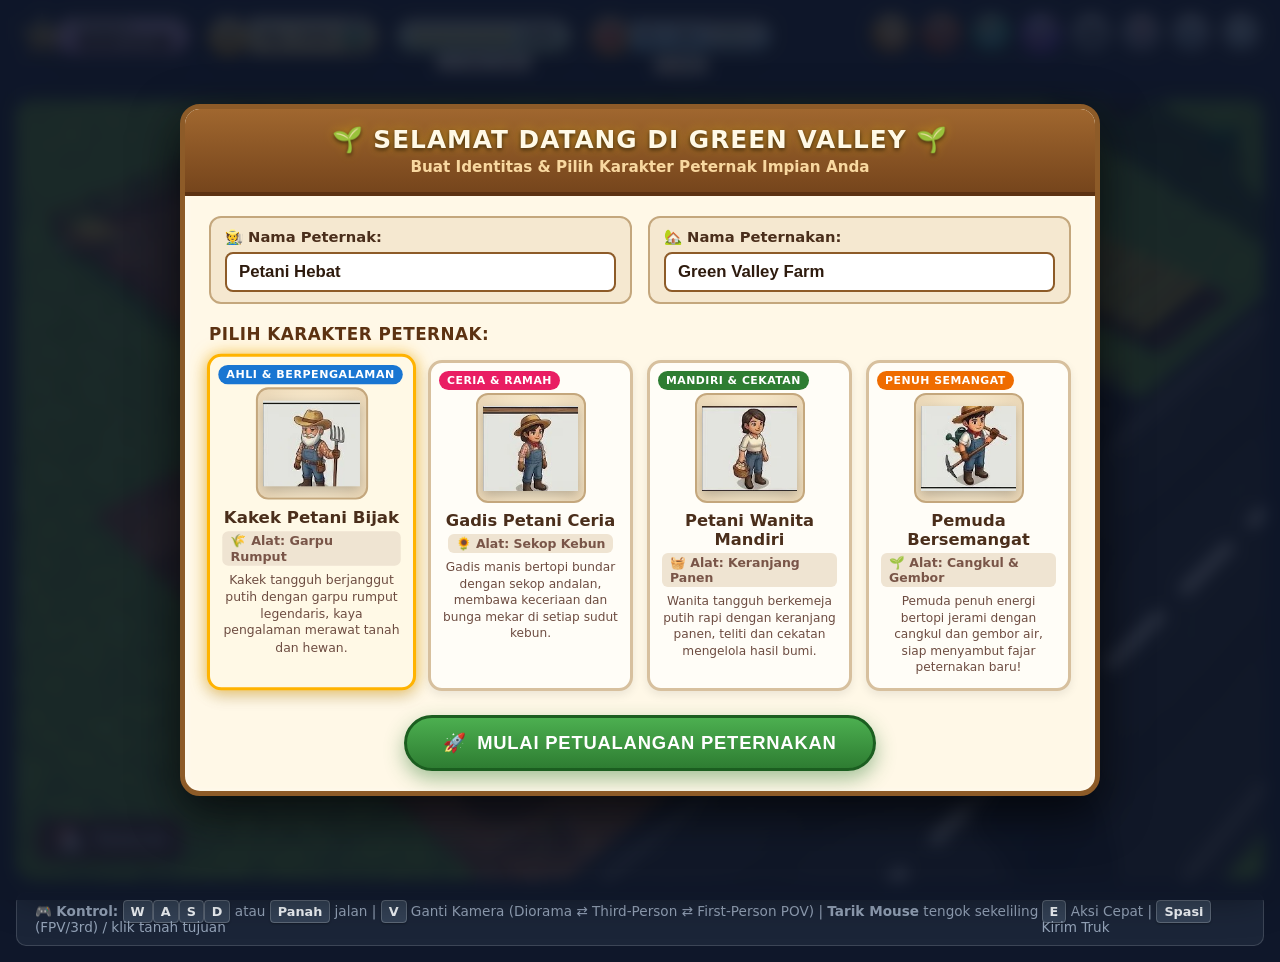
==== commit 35329e28: "Update fitur game 3D, UI styling, dan materi presentasi" ====
--- a/index.html
+++ b/index.html
@@ -107,8 +107,8 @@
             <div>
                 🎮 <strong>Kontrol:</strong> 
                 <span class="kbd">W</span><span class="kbd">A</span><span class="kbd">S</span><span class="kbd">D</span> atau <span class="kbd">Panah</span> jalan | 
-                <span class="kbd">V</span> Ganti Kamera (Diorama ⇄ First-Person POV) | 
-                <strong>Tarik Mouse</strong> tengok sekeliling (FPV) / klik tanah tujuan
+                <span class="kbd">V</span> Ganti Kamera (Diorama ⇄ Third-Person ⇄ First-Person POV) | 
+                <strong>Tarik Mouse</strong> tengok sekeliling (FPV/3rd) / klik tanah tujuan
             </div>
             <div>
                 <span class="kbd">E</span> Aksi Cepat | <span class="kbd">Spasi</span> Kirim Truk
@@ -129,42 +129,387 @@
         </div>
     </div>
 
-    <!-- MODAL 2: PANDUAN CARA BERMAIN (HOW TO PLAY) -->
+    <!-- MODAL 2: PANDUAN CARA BERMAIN (HOW TO PLAY & ENCYCLOPEDIA) -->
     <div class="modal-overlay hidden" id="howToPlayModal">
         <div class="modal-box">
-            <div class="modal-header">
-                <h2>💡 Panduan Alur Siklus Farm Industry 3D</h2>
+            <div class="guide-modal-header modal-header">
+                <div style="display: flex; align-items: center; gap: 12px;">
+                    <span style="font-size: 1.6rem;">📖</span>
+                    <div>
+                        <h2 style="margin: 0; font-size: 1.22rem; color: #F8FAFC; font-weight: 800;">Buku Panduan & Pedoman Sukses Peternak</h2>
+                        <p style="margin: 2px 0 0; font-size: 0.8rem; color: #94A3B8;">Pelajari alur siklus bisnis, perawatan ternak, mesin pabrik, ekspedisi armada, dan tips cuan maksimal!</p>
+                    </div>
+                </div>
                 <button class="btn-close close-modal">&times;</button>
             </div>
-            <div class="modal-body">
-                <div class="shop-card">
-                    <div class="shop-card-info">
-                        <h4>1. 🐔 Panen Hasil Hewan Ternak 3D</h4>
-                        <p>Hewan akan secara otomatis menghasilkan bahan mentah di tanah (Ayam ➔ 🥚 Telur, Sapi ➔ 🥛 Susu, Domba ➔ 🧶 Wol). Dekati untuk menariknya dengan magnet panen ke ransel.</p>
-                    </div>
-                </div>
-                <div class="shop-card">
-                    <div class="shop-card-info">
-                        <h4>2. 🏭 Olah di Mesin Pabrik 3D</h4>
-                        <p>Berdiri di atas lingkaran <strong>SETOR</strong> di depan mesin untuk memproses bahan mentah menjadi barang bernilai tinggi (🥫 Mayones, 🧀 Keju, 🧵 Kain). Ambil hasilnya di lingkaran <strong>AMBIL</strong>!</p>
-                    </div>
-                </div>
-                <div class="shop-card">
-                    <div class="shop-card-info">
-                        <h4>3. 🚚 Muat ke Truk 3D & Kirim Ekspedisi</h4>
-                        <p>Berdiri di lingkaran <strong>MUAT TRUK 📦</strong> untuk memindahkan muatan ke bak truk. Lalu berdiri di <strong>KIRIM TRUK 🚀</strong> atau tekan Spasi untuk memberangkatkan truk dan dapatkan gelontoran uang tunai!</p>
-                    </div>
-                </div>
-                <div class="shop-card special-card">
-                    <div class="shop-card-info">
-                        <h4>4. 💤 Produksi Saat Offline</h4>
-                        <p>Game ini tetap menghitung hasil produksi ternak Anda saat browser ditutup. Begitu Anda kembali, hasil panen langsung menanti!</p>
-                    </div>
-                </div>
-                <div style="display: flex; gap: 10px; margin-top: 14px; flex-wrap: wrap;">
-                    <button class="btn btn-primary close-modal" style="flex: 1; min-width: 140px;">Siap Bermain!</button>
-                    <button class="btn btn-warning" id="btnResetGameProgress" style="background: #E53935; color: #FFF; border: none; padding: 10px 16px; border-radius: 8px; font-weight: 700; cursor: pointer;">🔄 Mulai Peternakan dari Awal (Reset)</button>
-                </div>
+
+            <!-- Tab Navigasi Buku Panduan -->
+            <div class="guide-nav-bar">
+                <button class="guide-nav-btn active" data-target="guideFlow">
+                    <span>🔄</span> Alur Siklus
+                </button>
+                <button class="guide-nav-btn" data-target="guideAnimals">
+                    <span>🐔</span> Ternak & Kandang
+                </button>
+                <button class="guide-nav-btn" data-target="guideFactory">
+                    <span>🏭</span> Pabrik & Harga
+                </button>
+                <button class="guide-nav-btn" data-target="guideFleet">
+                    <span>🚚</span> Garasi & Armada
+                </button>
+                <button class="guide-nav-btn" data-target="guideControls">
+                    <span>🎮</span> Kontrol & Tips
+                </button>
+            </div>
+
+            <div class="modal-body" style="padding: 16px 20px; max-height: 65vh; overflow-y: auto;">
+                <!-- TAB 1: ALUR SIKLUS UTAMA -->
+                <div id="guideFlow" class="guide-tab-pane">
+                    <!-- Ribbon Ringkasan Siklus -->
+                    <div class="guide-flow-ribbon">
+                        <div class="guide-ribbon-item">
+                            <span style="font-size:1.3rem;">🧺</span>
+                            <span>1. Panen Mentah</span>
+                        </div>
+                        <span class="guide-ribbon-arrow">➔</span>
+                        <div class="guide-ribbon-item">
+                            <span style="font-size:1.3rem;">⚙️</span>
+                            <span>2. Olah di Pabrik</span>
+                        </div>
+                        <span class="guide-ribbon-arrow">➔</span>
+                        <div class="guide-ribbon-item">
+                            <span style="font-size:1.3rem;">📦</span>
+                            <span>3. Muat ke Truk</span>
+                        </div>
+                        <span class="guide-ribbon-arrow">➔</span>
+                        <div class="guide-ribbon-item">
+                            <span style="font-size:1.3rem;">🚀</span>
+                            <span>4. Ekspedisi Kota</span>
+                        </div>
+                        <span class="guide-ribbon-arrow">➔</span>
+                        <div class="guide-ribbon-item">
+                            <span style="font-size:1.3rem;">💰</span>
+                            <span>5. Cuan & Upgrade</span>
+                        </div>
+                    </div>
+
+                    <!-- 5 Kartu Langkah Detail -->
+                    <div class="guide-flow-container">
+                        <div class="guide-step-card">
+                            <div class="guide-step-num">1</div>
+                            <div class="guide-step-body">
+                                <div class="guide-step-title">🧺 Panen Bahan Mentah dari Hewan Ternak 3D</div>
+                                <p class="guide-step-text">Hewan ternak Anda secara otomatis menghasilkan bahan mentah di area kandangnya (<strong>Ayam ➔ 🥚 Telur</strong> setiap 5 detik, <strong>Sapi ➔ 🥛 Susu</strong> setiap 8 detik, <strong>Domba ➔ 🧶 Wol</strong> setiap 11 detik). Cukup berjalan mendekat; fitur <em>Harvest Magnet</em> otomatis menarik panen masuk ke ransel Anda.</p>
+                            </div>
+                        </div>
+
+                        <div class="guide-step-card">
+                            <div class="guide-step-num">2</div>
+                            <div class="guide-step-body">
+                                <div class="guide-step-title">⚙️ Olah di Mesin Pabrik Industri (Keuntungan Berlipat!)</div>
+                                <p class="guide-step-text">Jangan langsung menjual bahan mentah! Bawa hasil panen ke mesin pabrik di halaman tengah. Berdiri di lingkaran emas <strong>SETOR</strong> di depan mesin untuk memprosesnya hanya dalam <strong>3 detik</strong>. Ambil hasilnya di lingkaran toska <strong>AMBIL</strong>. Mayones, Keju, dan Kain memberikan margin keuntungan <strong>+300% hingga +370%</strong>!</p>
+                            </div>
+                        </div>
+
+                        <div class="guide-step-card">
+                            <div class="guide-step-num">3</div>
+                            <div class="guide-step-body">
+                                <div class="guide-step-title">📦 Muat Hasil Produksi ke Armada Pengantar</div>
+                                <p class="guide-step-text">Bawa produk bernilai tinggi ke area <strong>Garasi Pengantaran (Delivery Garage)</strong> di samping kanan Silo. Berdiri di lingkaran emas <strong>MUAT TRUK</strong> di samping driveway, atau buka menu Ransel di pojok atas lalu klik tombol <em>"Muat ke Armada"</em>.</p>
+                            </div>
+                        </div>
+
+                        <div class="guide-step-card">
+                            <div class="guide-step-num">4</div>
+                            <div class="guide-step-body">
+                                <div class="guide-step-title">🚀 Berangkatkan Ekspedisi Pengiriman ke Kota</div>
+                                <p class="guide-step-text">Berdiri di lingkaran toska <strong>KIRIM TRUK</strong> di mulut jalan garasi, atau cukup tekan tombol <strong>Spasi</strong> di keyboard dari mana saja! Kendaraan melaju keluar garasi, menyusuri jalan raya aspal ke ujung peta utara, berhenti selama <strong>5 detik</strong> untuk bongkar muatan di kota, lalu berputar balik dan kembali masuk ke garasi.</p>
+                            </div>
+                        </div>
+
+                        <div class="guide-step-card">
+                            <div class="guide-step-num">5</div>
+                            <div class="guide-step-body">
+                                <div class="guide-step-title">💰 Dapatkan Uang Tunai & Reinvestasi Upgrade</div>
+                                <p class="guide-step-text">Begitu armada tiba kembali di garasi, gelontoran uang tunai langsung masuk ke saldo Anda disertai efek koin emas. Gunakan uang tersebut untuk upgrade kapasitas ransel, percepat mesin pabrik, buka kandang sapi & domba, serta upgrade armada ke tingkat kendaraan yang lebih kencang!</p>
+                            </div>
+                        </div>
+                    </div>
+                </div>
+
+                <!-- TAB 2: TERNAK & KANDANG -->
+                <div id="guideAnimals" class="guide-tab-pane hidden">
+                    <div class="guide-card">
+                        <div class="guide-card-header">
+                            <div class="guide-card-title">🐔 Kandang Ayam Petelur & Rumah Panggung Dinamis</div>
+                            <span class="guide-badge guide-badge-green">Kandang Starter Gratis</span>
+                        </div>
+                        <p class="guide-card-desc">Kandang ayam sudah terbuka sejak awal permainan. Dilengkapi sistem <strong>Rumah Ayam Panggung (Elevated Chicken Coop)</strong> dengan kapasitas 4 ekor per rumah dan berkembang otomatis:</p>
+                        <div style="background: rgba(15, 23, 42, 0.5); padding: 10px 14px; border-radius: 8px; font-size: 0.85rem; color: #CBD5E1;">
+                            <ul style="margin: 0; padding-left: 18px; display: flex; flex-direction: column; gap: 6px;">
+                                <li><strong>1 - 4 Ekor Ayam:</strong> 1 Rumah Ayam Panggung aktif di halaman belakang kandang.</li>
+                                <li><strong>5 - 8 Ekor Ayam:</strong> <strong>Rumah Panggung ke-2</strong> otomatis muncul berdampingan di peternakan!</li>
+                                <li><strong>9 - 12 Ekor Ayam:</strong> <strong>Rumah Panggung ke-3</strong> otomatis muncul melengkapi kapasitas maksimal 12 ayam!</li>
+                            </ul>
+                        </div>
+                        <p class="guide-card-desc" style="font-size: 0.82rem; color: #94A3B8;"><strong>Posisi Alami 4 Ayam per Rumah:</strong> Ayam 1 mengerami telur di kotak sarang samping (nesting box), Ayam 2 bersiap di tangga kayu (ramp), Ayam 3 mematuk tanah di bawah kolong panggung, dan Ayam 4 mencari makan di depan keset kain 'EGGS'.</p>
+                        <div style="display: flex; justify-content: space-between; align-items: center; border-top: 1px solid #334155; padding-top: 8px; font-size: 0.84rem;">
+                            <span>⏱️ Produksi: <strong>Telur (5 Detik)</strong></span>
+                            <span>💵 Harga Bibit: <strong>Rp 25</strong> (Maks 12 Ekor)</span>
+                        </div>
+                    </div>
+
+                    <div class="guide-card">
+                        <div class="guide-card-header">
+                            <div class="guide-card-title">🐄 Kandang Sapi Perah Holstein (Dairy Cow Paddock)</div>
+                            <span class="guide-badge guide-badge-blue">Buka di Toko Upgrade (Rp 150)</span>
+                        </div>
+                        <p class="guide-card-desc">Paddock luas di sebelah depan kandang ayam. Menampung hingga 8 ekor sapi perah. Sapi berkumpul secara alami di tempat makan kayu panjang (<em>Feeding Trough</em>) untuk mengunyah rumput hijau segar dan menghasilkan susu murni.</p>
+                        <div style="display: flex; justify-content: space-between; align-items: center; border-top: 1px solid #334155; padding-top: 8px; font-size: 0.84rem;">
+                            <span>⏱️ Produksi: <strong>Susu Segar (8 Detik)</strong></span>
+                            <span>💵 Harga Bibit: <strong>Rp 55</strong> (Maks 8 Ekor)</span>
+                        </div>
+                    </div>
+
+                    <div class="guide-card">
+                        <div class="guide-card-header">
+                            <div class="guide-card-title">🐑 Padang Domba Wol (Wool Sheep Pasture)</div>
+                            <span class="guide-badge guide-badge-purple">Buka di Toko Upgrade (Rp 300)</span>
+                        </div>
+                        <p class="guide-card-desc">Padang rumput berpagar putih di sisi utara peternakan. Menampung hingga 8 ekor domba berbulu tebal. Domba mengunyah jerami kering di palung pakan dan menghasilkan wol berkualitas tinggi yang bernilai ekonomi tinggi.</p>
+                        <div style="display: flex; justify-content: space-between; align-items: center; border-top: 1px solid #334155; padding-top: 8px; font-size: 0.84rem;">
+                            <span>⏱️ Produksi: <strong>Wol Tebal (11 Detik)</strong></span>
+                            <span>💵 Harga Bibit: <strong>Rp 85</strong> (Maks 8 Ekor)</span>
+                        </div>
+                    </div>
+
+                    <div class="guide-highlight-box">
+                        🐾 <strong>Lokasi Toko Hewan:</strong> Kunjungi gerobak berkanopi garis merah-putih di depan kandang ayam (x = -6.5, z = 4.5) untuk membeli bibit hewan baru kapan saja!
+                    </div>
+                </div>
+
+                <!-- TAB 3: PABRIK & NILAI JUAL -->
+                <div id="guideFactory" class="guide-tab-pane hidden">
+                    <div class="guide-card">
+                        <div class="guide-card-header">
+                            <div class="guide-card-title">🏭 Tabel Komparasi Nilai Jual: Mentah vs Olahan</div>
+                            <span class="guide-badge guide-badge-gold">Margin Untung s.d. +370%</span>
+                        </div>
+                        <table class="guide-table">
+                            <thead>
+                                <tr>
+                                    <th>Bahan Mentah</th>
+                                    <th>Mesin Pengolah</th>
+                                    <th>Produk Jadi Olahan</th>
+                                    <th>Harga Jual</th>
+                                    <th>Keuntungan</th>
+                                </tr>
+                            </thead>
+                            <tbody>
+                                <tr>
+                                    <td>🥚 Telur (Rp 5)</td>
+                                    <td>🥫 Mayones Vat (3s)</td>
+                                    <td><strong>🥫 Mayones Kemasan</strong></td>
+                                    <td><strong style="color:#4ADE80;">Rp 20</strong></td>
+                                    <td><span class="guide-badge guide-badge-green">+300%</span></td>
+                                </tr>
+                                <tr>
+                                    <td>🥛 Susu (Rp 10)</td>
+                                    <td>🧀 Cheese Press (3s)</td>
+                                    <td><strong>🧀 Keju Batang Murni</strong></td>
+                                    <td><strong style="color:#4ADE80;">Rp 45</strong></td>
+                                    <td><span class="guide-badge guide-badge-green">+350%</span></td>
+                                </tr>
+                                <tr>
+                                    <td>🧶 Wol (Rp 18)</td>
+                                    <td>🧵 Loom Weaver (3s)</td>
+                                    <td><strong>🧵 Benang / Kain Tenun</strong></td>
+                                    <td><strong style="color:#4ADE80;">Rp 85</strong></td>
+                                    <td><span class="guide-badge guide-badge-green">+370%</span></td>
+                                </tr>
+                            </tbody>
+                        </table>
+                    </div>
+
+                    <div class="guide-card">
+                        <div class="guide-card-header">
+                            <div class="guide-card-title">💡 Cara Mengoperasikan Mesin Pabrik 3D</div>
+                        </div>
+                        <p class="guide-card-desc">Setiap mesin pabrik industri di halaman peternakan dilengkapi dua lingkaran penanda denyut interaktif:</p>
+                        <div style="display: grid; grid-template-columns: 1fr 1fr; gap: 10px;">
+                            <div style="background: rgba(234, 179, 8, 0.1); border: 1px solid rgba(234, 179, 8, 0.3); border-radius: 8px; padding: 10px;">
+                                <strong style="color: #FACC15;">🟡 Lingkaran SETOR (Deposit):</strong>
+                                <p style="font-size: 0.82rem; color: #E2E8F0; margin: 4px 0 0;">Berdiri di depan corong mesin untuk memasukkan bahan mentah dari ransel ke antrean mesin secara otomatis.</p>
+                            </div>
+                            <div style="background: rgba(34, 197, 94, 0.1); border: 1px solid rgba(34, 197, 94, 0.3); border-radius: 8px; padding: 10px;">
+                                <strong style="color: #4ADE80;">🟢 Lingkaran AMBIL (Pickup):</strong>
+                                <p style="font-size: 0.82rem; color: #E2E8F0; margin: 4px 0 0;">Berdiri di samping mesin untuk mengambil produk olahan yang sudah selesai diproses langsung ke dalam ransel.</p>
+                            </div>
+                        </div>
+                    </div>
+
+                    <div class="guide-highlight-box">
+                        ⚡ <strong>Upgrade Kecepatan Mesin:</strong> Di Toko Upgrade, Anda dapat meningkatkan kecepatan mesin pabrik hingga berkecepatan 2.5x lipat dan kapasitas antrean tampung hingga 25 bahan mentah sekaligus!
+                    </div>
+                </div>
+
+                <!-- TAB 4: GARASI & ARMADA -->
+                <div id="guideFleet" class="guide-tab-pane hidden">
+                    <div class="guide-card">
+                        <div class="guide-card-header">
+                            <div class="guide-card-title">🏠 Garasi Pengantaran & Jalur Akses Driveway</div>
+                            <span class="guide-badge guide-badge-blue">Logistics Hub</span>
+                        </div>
+                        <p class="guide-card-desc">Bangunan Garasi Pengantaran (<em>Delivery Garage</em>) berdiri tegak lurus di sebelah kanan Silo (x = 6.0, z = -12.5). Dilengkapi gerbang terbuka bertuliskan <strong>"PENGANTARAN / DELIVERY"</strong> yang menghadap langsung ke jalan raya timur melalui jalur akses aspal driveway.</p>
+                        <p class="guide-card-desc" style="font-size: 0.82rem; color: #94A3B8;">Saat tidak sedang mengantar, kendaraan standby terparkir rapi di dalam garasi di atas lantai beton dengan penerangan lampu plafon. Di samping garasi terdapat area kargo berpagar kayu yang menampung tumpukan peti dan drum pasokan.</p>
+                    </div>
+
+                    <div class="guide-card">
+                        <div class="guide-card-header">
+                            <div class="guide-card-title">🚚 6 Tingkatan Kendaraan Ekspedisi Peternakan</div>
+                            <span class="guide-badge guide-badge-gold">Bonus s.d. 3.20x Nilai Jual</span>
+                        </div>
+                        <table class="guide-table">
+                            <thead>
+                                <tr>
+                                    <th>Level & Kendaraan</th>
+                                    <th>Kapasitas</th>
+                                    <th>Bonus Harga</th>
+                                    <th>Durasi Perjalanan</th>
+                                    <th>Biaya Upgrade</th>
+                                </tr>
+                            </thead>
+                            <tbody>
+                                <tr>
+                                    <td>🚲 <strong>Lv 1: Sepeda Onthel</strong></td>
+                                    <td>6 Item</td>
+                                    <td>1.00x</td>
+                                    <td>45s (20s + 5s + 20s)</td>
+                                    <td><span style="color:#4ADE80;">Starter Gratis</span></td>
+                                </tr>
+                                <tr>
+                                    <td>🛵 <strong>Lv 2: Motor Gerobak</strong></td>
+                                    <td>12 Item</td>
+                                    <td>1.25x (+25%)</td>
+                                    <td>31s (13s + 5s + 13s)</td>
+                                    <td>Rp 120</td>
+                                </tr>
+                                <tr>
+                                    <td>🛺 <strong>Lv 3: Niaga Roda Tiga</strong></td>
+                                    <td>20 Item</td>
+                                    <td>1.55x (+55%)</td>
+                                    <td>23s (9s + 5s + 9s)</td>
+                                    <td>Rp 280</td>
+                                </tr>
+                                <tr>
+                                    <td>🛻 <strong>Lv 4: Pikap Serbaguna</strong></td>
+                                    <td>32 Item</td>
+                                    <td>1.90x (+90%)</td>
+                                    <td>17s (6s + 5s + 6s)</td>
+                                    <td>Rp 600</td>
+                                </tr>
+                                <tr>
+                                    <td>🚚 <strong>Lv 5: Truk Sedang Kayu</strong></td>
+                                    <td>48 Item</td>
+                                    <td>2.35x (+135%)</td>
+                                    <td>13s (4s + 5s + 4s)</td>
+                                    <td>Rp 1.250</td>
+                                </tr>
+                                <tr>
+                                    <td>🚛 <strong>Lv 6: Kontainer Ekspedisi</strong></td>
+                                    <td>75 Item</td>
+                                    <td><strong style="color:#FACC15;">3.20x (+220%)</strong></td>
+                                    <td><strong style="color:#38BDF8;">9s (2s + 5s + 2s)</strong></td>
+                                    <td>Rp 2.800</td>
+                                </tr>
+                            </tbody>
+                        </table>
+                    </div>
+
+                    <div class="guide-highlight-box">
+                        🏞️ <strong>Pameran Kendaraan Menanjak di Bukit:</strong> Anda dapat melihat seluruh fisik 3D tingkatan armada berjejer menanjak di atas jalan bukit pameran sisi timur jalan raya (x = 42). Dekati lingkaran interaktif di depan tiap kendaraan untuk mengecek statistik langsung!
+                    </div>
+                </div>
+
+                <!-- TAB 5: KONTROL & TIPS -->
+                <div id="guideControls" class="guide-tab-pane hidden">
+                    <div class="guide-card">
+                        <div class="guide-card-header">
+                            <div class="guide-card-title">🎮 Pintasan Kontrol Keyboard & Navigasi</div>
+                        </div>
+                        <table class="guide-table">
+                            <thead>
+                                <tr>
+                                    <th>Tombol / Aksi</th>
+                                    <th>Fungsi Utama</th>
+                                    <th>Keterangan</th>
+                                </tr>
+                            </thead>
+                            <tbody>
+                                <tr>
+                                    <td><kbd class="guide-key">W</kbd> <kbd class="guide-key">A</kbd> <kbd class="guide-key">S</kbd> <kbd class="guide-key">D</kbd> / Panah</td>
+                                    <td>Gerak Karakter</td>
+                                    <td>Berjalan dan berlari mengelilingi seluruh penjuru peternakan.</td>
+                                </tr>
+                                <tr>
+                                    <td><kbd class="guide-key">E</kbd></td>
+                                    <td>Aksi Cepat / Interaksi</td>
+                                    <td>Ambil panen manual satu per satu atau interaksi cepat dengan stasiun terdekat.</td>
+                                </tr>
+                                <tr>
+                                    <td><kbd class="guide-key">Spasi</kbd> / Tombol 🚀</td>
+                                    <td>Kirim Truk Instan</td>
+                                    <td>Memberangkatkan armada pengantar langsung dari mana saja tanpa perlu berjalan ke garasi.</td>
+                                </tr>
+                                <tr>
+                                    <td><kbd class="guide-key">V</kbd> atau <kbd class="guide-key">C</kbd></td>
+                                    <td>Ganti Mode Kamera</td>
+                                    <td>Beralih mulus antara <strong>Diorama Isometrik 3D</strong> ⇄ <strong>First-Person POV 360°</strong>.</td>
+                                </tr>
+                                <tr>
+                                    <td>🖱️ Klik Kiri di Tanah</td>
+                                    <td>Click-to-Move</td>
+                                    <td>Karakter peternak akan otomatis berjalan menuju titik lokasi tanah yang diklik.</td>
+                                </tr>
+                                <tr>
+                                    <td>🖱️ Tarik / Drag Mouse</td>
+                                    <td>Tengok Kamera Bebas</td>
+                                    <td>Pada mode First-Person POV, gerakkan mouse untuk menoleh bebas 360 derajat.</td>
+                                </tr>
+                            </tbody>
+                        </table>
+                    </div>
+
+                    <div class="guide-card">
+                        <div class="guide-card-header">
+                            <div class="guide-card-title">💡 4 Tips Emas Menjadi Juragan Peternakan Terkaya</div>
+                        </div>
+                        <div style="display: flex; flex-direction: column; gap: 8px; font-size: 0.86rem; color: #CBD5E1;">
+                            <div style="padding: 8px 12px; background: rgba(15, 23, 42, 0.5); border-radius: 8px;">
+                                <strong>1. Selalu Olah Bahan Mentah:</strong> Jangan tergesa-gesa menjual telur mentah (Rp 5). Olah jadi Mayones (Rp 20) untuk laba 4x lipat dalam hitungan detik!
+                            </div>
+                            <div style="padding: 8px 12px; background: rgba(15, 23, 42, 0.5); border-radius: 8px;">
+                                <strong>2. Prioritaskan Ransel & Sepatu Cepat:</strong> Tingkatkan kapasitas ransel di Toko Upgrade agar muat membawa banyak panen dan mesin tanpa sering bolak-balik.
+                            </div>
+                            <div style="padding: 8px 12px; background: rgba(15, 23, 42, 0.5); border-radius: 8px;">
+                                <strong>3. Kerjakan Papan Misi Harian:</strong> Papan misi di depan Silo hitam menyediakan bonus koin kas besar dan XP untuk menaikkan Tingkat Peternak Anda.
+                            </div>
+                            <div style="padding: 8px 12px; background: rgba(15, 23, 42, 0.5); border-radius: 8px;">
+                                <strong>4. Manfaatkan Hasil Panen Offline:</strong> Saat Anda menutup browser, ternak tetap berproduksi. Buka game kembali untuk memanen tumpukan telur, susu, dan wol gratis!
+                            </div>
+                        </div>
+                    </div>
+                </div>
+            </div>
+
+            <!-- Modal Footer -->
+            <div style="display: flex; justify-content: space-between; align-items: center; padding: 14px 20px; background: #1E293B; border-top: 2px solid #334155; flex-wrap: wrap; gap: 10px;">
+                <button class="btn btn-warning" id="btnResetGameProgress" style="background: rgba(239, 68, 68, 0.15); color: #F87171; border: 1px solid rgba(239, 68, 68, 0.4); padding: 8px 16px; border-radius: 8px; font-weight: 700; cursor: pointer; font-size: 0.85rem; transition: all 0.2s;">
+                    🔄 Mulai Peternakan dari Awal (Reset)
+                </button>
+                <button class="btn btn-primary close-modal" style="background: linear-gradient(135deg, #10B981, #059669); color: #FFF; border: none; padding: 10px 28px; border-radius: 10px; font-weight: 800; font-size: 0.95rem; cursor: pointer; box-shadow: 0 4px 12px rgba(16, 185, 129, 0.35);">
+                    Siap Bermain! 🚜
+                </button>
             </div>
         </div>
     </div>
--- a/css/style.css
+++ b/css/style.css
@@ -1777,5 +1777,253 @@
     gap: 8px;
 }
 
-
-
+/* ========================================== */
+/* PANDUAN & BUKU PEDOMAN FARM INDUSTRY 3D */
+/* ========================================== */
+#howToPlayModal .modal-box {
+    max-width: 860px;
+    width: 94%;
+    max-height: 88vh;
+    background: #0F172A;
+    border: 2px solid #334155;
+    border-radius: 20px;
+    box-shadow: 0 25px 60px rgba(0, 0, 0, 0.85), 0 0 40px rgba(56, 189, 248, 0.15);
+}
+
+.guide-nav-bar {
+    display: flex;
+    gap: 8px;
+    padding: 10px 18px;
+    background: #1E293B;
+    border-bottom: 2px solid #334155;
+    overflow-x: auto;
+    scrollbar-width: thin;
+}
+
+.guide-nav-btn {
+    display: flex;
+    align-items: center;
+    gap: 8px;
+    padding: 8px 16px;
+    background: rgba(15, 23, 42, 0.6);
+    border: 1px solid #334155;
+    border-radius: 10px;
+    color: #94A3B8;
+    font-weight: 700;
+    font-size: 0.88rem;
+    cursor: pointer;
+    white-space: nowrap;
+    transition: all 0.2s ease;
+}
+
+.guide-nav-btn:hover {
+    background: rgba(56, 189, 248, 0.1);
+    color: #F8FAFC;
+    border-color: #38BDF8;
+}
+
+.guide-nav-btn.active {
+    background: linear-gradient(135deg, #2563EB, #1D4ED8);
+    color: #FFFFFF;
+    border-color: #60A5FA;
+    box-shadow: 0 4px 14px rgba(37, 99, 235, 0.4);
+}
+
+.guide-tab-pane {
+    display: flex;
+    flex-direction: column;
+    gap: 14px;
+    animation: guideFadeIn 0.2s ease;
+}
+
+@keyframes guideFadeIn {
+    from { opacity: 0; transform: translateY(4px); }
+    to { opacity: 1; transform: translateY(0); }
+}
+
+.guide-card {
+    background: rgba(30, 41, 59, 0.7);
+    border: 1px solid #334155;
+    border-radius: 12px;
+    padding: 15px 18px;
+    display: flex;
+    flex-direction: column;
+    gap: 10px;
+    transition: border-color 0.2s;
+}
+
+.guide-card:hover {
+    border-color: #475569;
+}
+
+.guide-card-header {
+    display: flex;
+    align-items: center;
+    justify-content: space-between;
+    gap: 12px;
+    flex-wrap: wrap;
+}
+
+.guide-card-title {
+    font-size: 1.05rem;
+    font-weight: 800;
+    color: #F8FAFC;
+    display: flex;
+    align-items: center;
+    gap: 8px;
+}
+
+.guide-badge {
+    font-size: 0.75rem;
+    font-weight: 800;
+    padding: 3px 10px;
+    border-radius: 20px;
+    text-transform: uppercase;
+    letter-spacing: 0.5px;
+}
+
+.guide-badge-green { background: rgba(34, 197, 94, 0.2); color: #4ADE80; border: 1px solid rgba(34, 197, 94, 0.4); }
+.guide-badge-blue { background: rgba(59, 130, 246, 0.2); color: #60A5FA; border: 1px solid rgba(59, 130, 246, 0.4); }
+.guide-badge-gold { background: rgba(234, 179, 8, 0.2); color: #FACC15; border: 1px solid rgba(234, 179, 8, 0.4); }
+.guide-badge-purple { background: rgba(168, 85, 247, 0.2); color: #C084FC; border: 1px solid rgba(168, 85, 247, 0.4); }
+.guide-badge-orange { background: rgba(249, 115, 22, 0.2); color: #FB923C; border: 1px solid rgba(249, 115, 22, 0.4); }
+
+.guide-card-desc {
+    font-size: 0.88rem;
+    color: #CBD5E1;
+    line-height: 1.5;
+    margin: 0;
+}
+
+.guide-flow-container {
+    display: flex;
+    flex-direction: column;
+    gap: 12px;
+}
+
+.guide-step-card {
+    background: linear-gradient(135deg, rgba(30, 41, 59, 0.85), rgba(15, 23, 42, 0.95));
+    border: 1px solid #334155;
+    border-radius: 12px;
+    padding: 14px 18px;
+    display: flex;
+    gap: 16px;
+    align-items: flex-start;
+}
+
+.guide-step-num {
+    width: 36px;
+    height: 36px;
+    border-radius: 50%;
+    background: linear-gradient(135deg, #3B82F6, #1D4ED8);
+    color: #FFF;
+    display: flex;
+    align-items: center;
+    justify-content: center;
+    font-weight: 900;
+    font-size: 1.1rem;
+    flex-shrink: 0;
+    box-shadow: 0 4px 10px rgba(37, 99, 235, 0.35);
+}
+
+.guide-step-body {
+    flex: 1;
+}
+
+.guide-step-title {
+    font-weight: 800;
+    font-size: 0.98rem;
+    color: #F8FAFC;
+    margin-bottom: 4px;
+}
+
+.guide-step-text {
+    font-size: 0.86rem;
+    color: #94A3B8;
+    line-height: 1.45;
+    margin: 0;
+}
+
+.guide-flow-ribbon {
+    display: flex;
+    align-items: center;
+    justify-content: space-between;
+    background: rgba(15, 23, 42, 0.8);
+    border: 1px solid #334155;
+    border-radius: 12px;
+    padding: 12px 16px;
+    gap: 8px;
+    overflow-x: auto;
+}
+
+.guide-ribbon-item {
+    display: flex;
+    flex-direction: column;
+    align-items: center;
+    gap: 4px;
+    font-size: 0.8rem;
+    font-weight: 700;
+    color: #E2E8F0;
+    white-space: nowrap;
+}
+
+.guide-ribbon-arrow {
+    color: #38BDF8;
+    font-size: 1.2rem;
+    font-weight: 900;
+}
+
+.guide-table {
+    width: 100%;
+    border-collapse: collapse;
+    font-size: 0.85rem;
+    color: #E2E8F0;
+    border-radius: 8px;
+    overflow: hidden;
+}
+
+.guide-table th {
+    background: #1E293B;
+    color: #94A3B8;
+    text-align: left;
+    padding: 10px 14px;
+    font-weight: 700;
+    border-bottom: 2px solid #334155;
+}
+
+.guide-table td {
+    padding: 10px 14px;
+    border-bottom: 1px solid #334155;
+    background: rgba(15, 23, 42, 0.5);
+}
+
+.guide-table tr:hover td {
+    background: rgba(56, 189, 248, 0.05);
+}
+
+kbd.guide-key {
+    display: inline-block;
+    padding: 3px 8px;
+    font-family: inherit;
+    font-size: 0.82rem;
+    font-weight: 800;
+    color: #F8FAFC;
+    background: #1E293B;
+    border: 1px solid #475569;
+    border-bottom: 3px solid #334155;
+    border-radius: 6px;
+    box-shadow: 0 2px 4px rgba(0,0,0,0.3);
+}
+
+.guide-highlight-box {
+    background: rgba(234, 179, 8, 0.08);
+    border: 1px dashed rgba(234, 179, 8, 0.4);
+    border-radius: 10px;
+    padding: 12px 16px;
+    font-size: 0.85rem;
+    color: #FDE047;
+    line-height: 1.45;
+}
+
+
+
